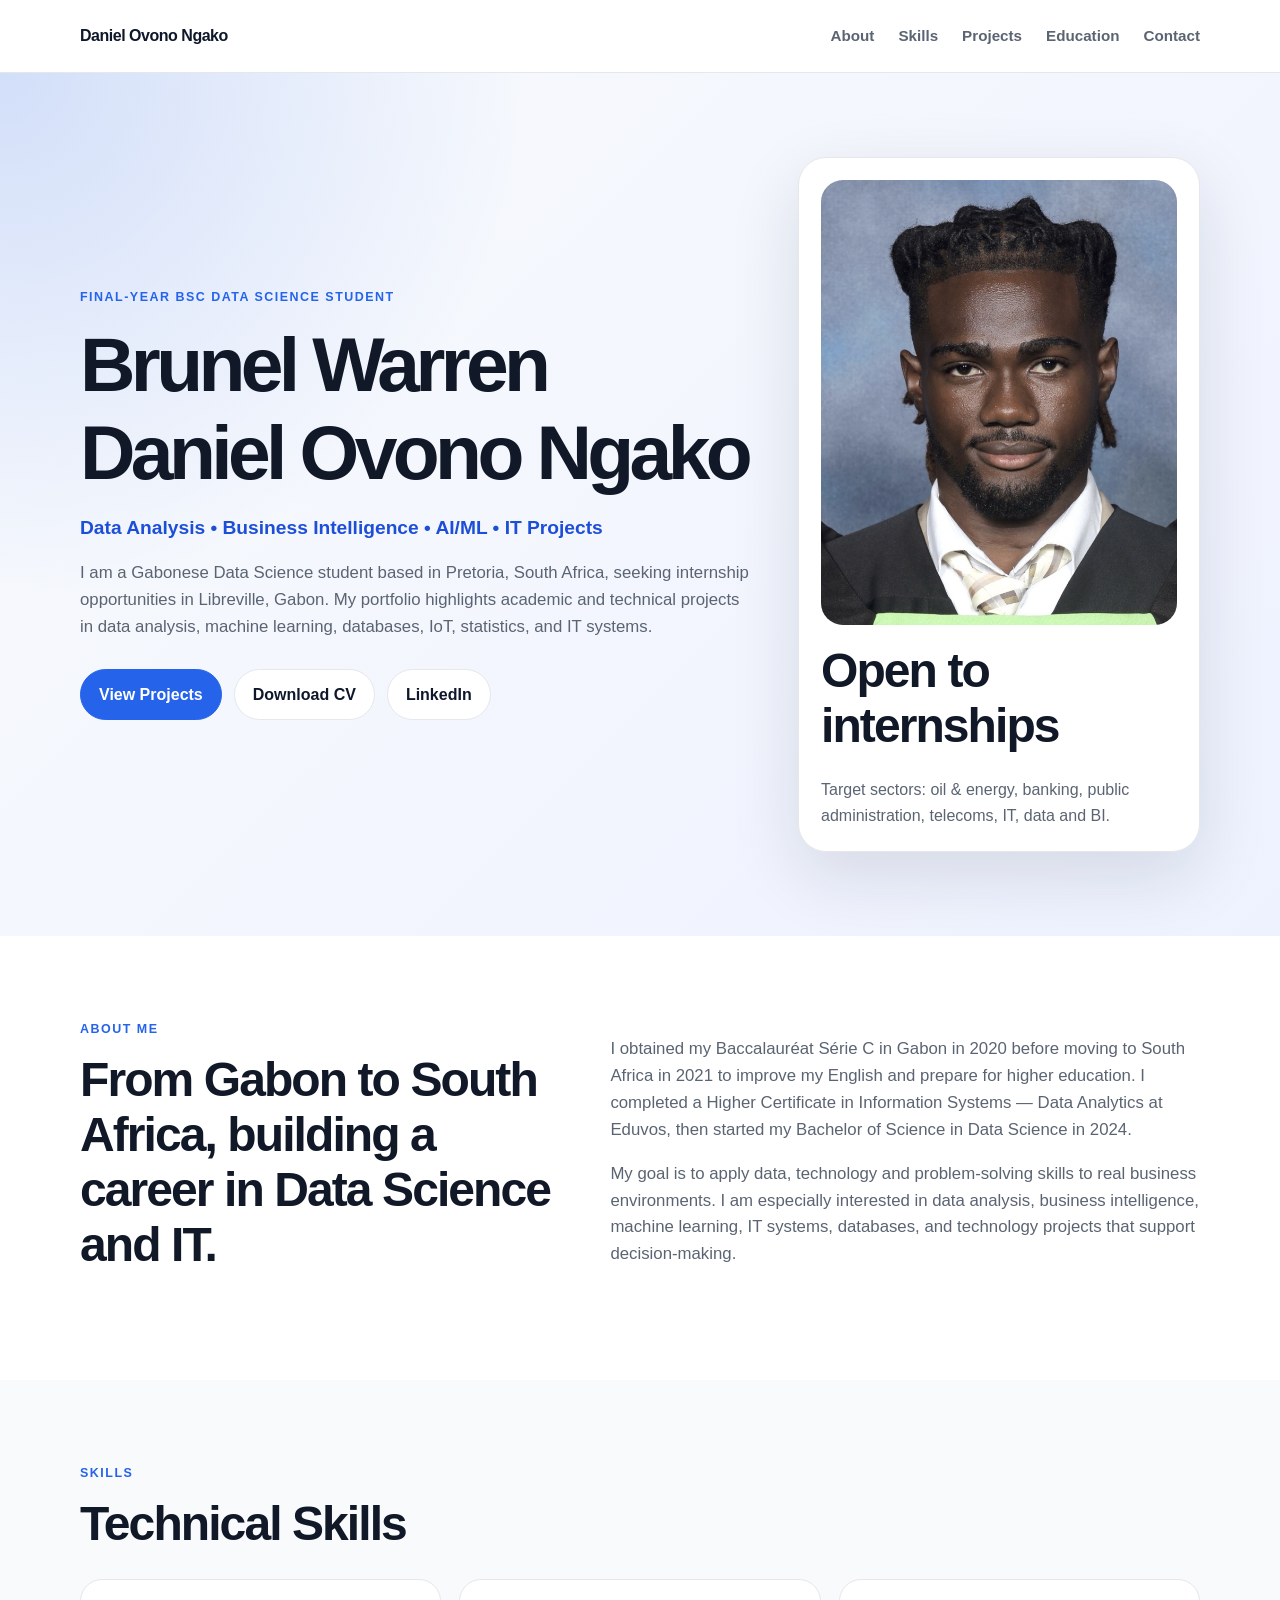
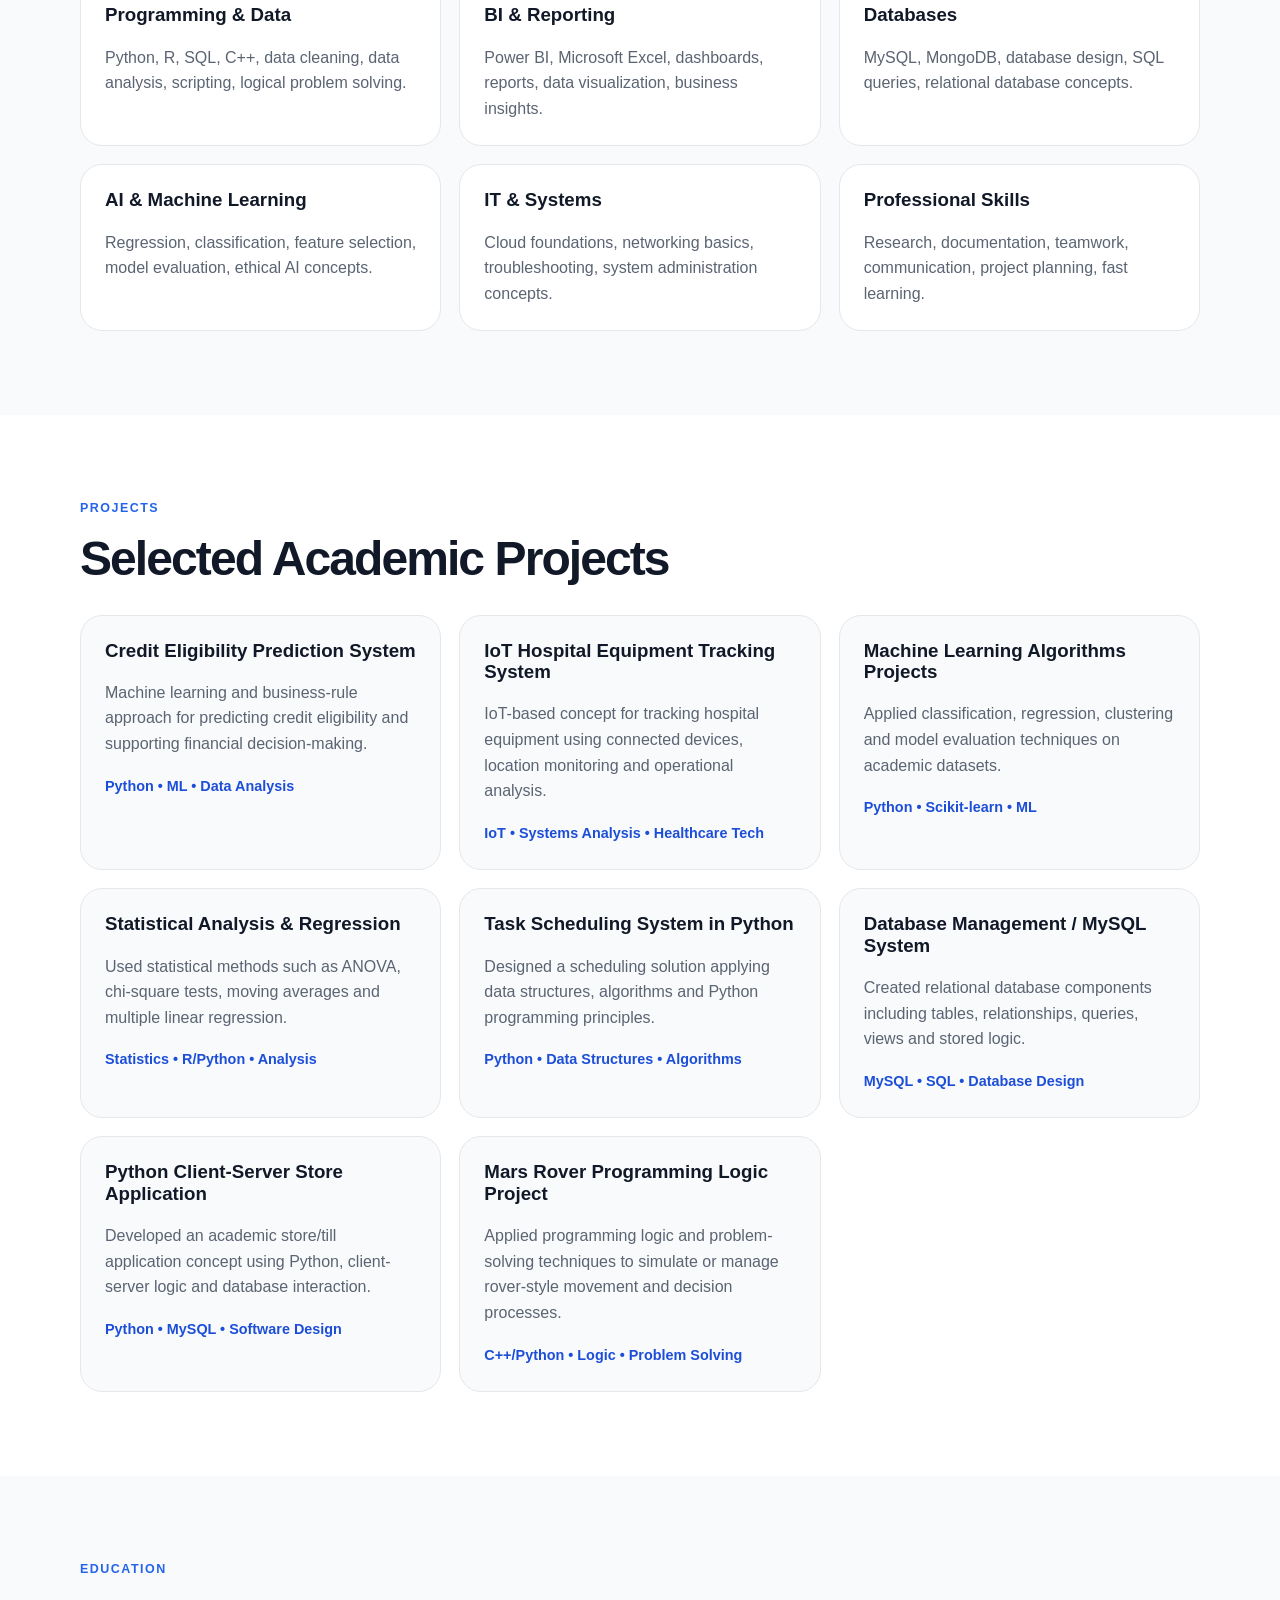
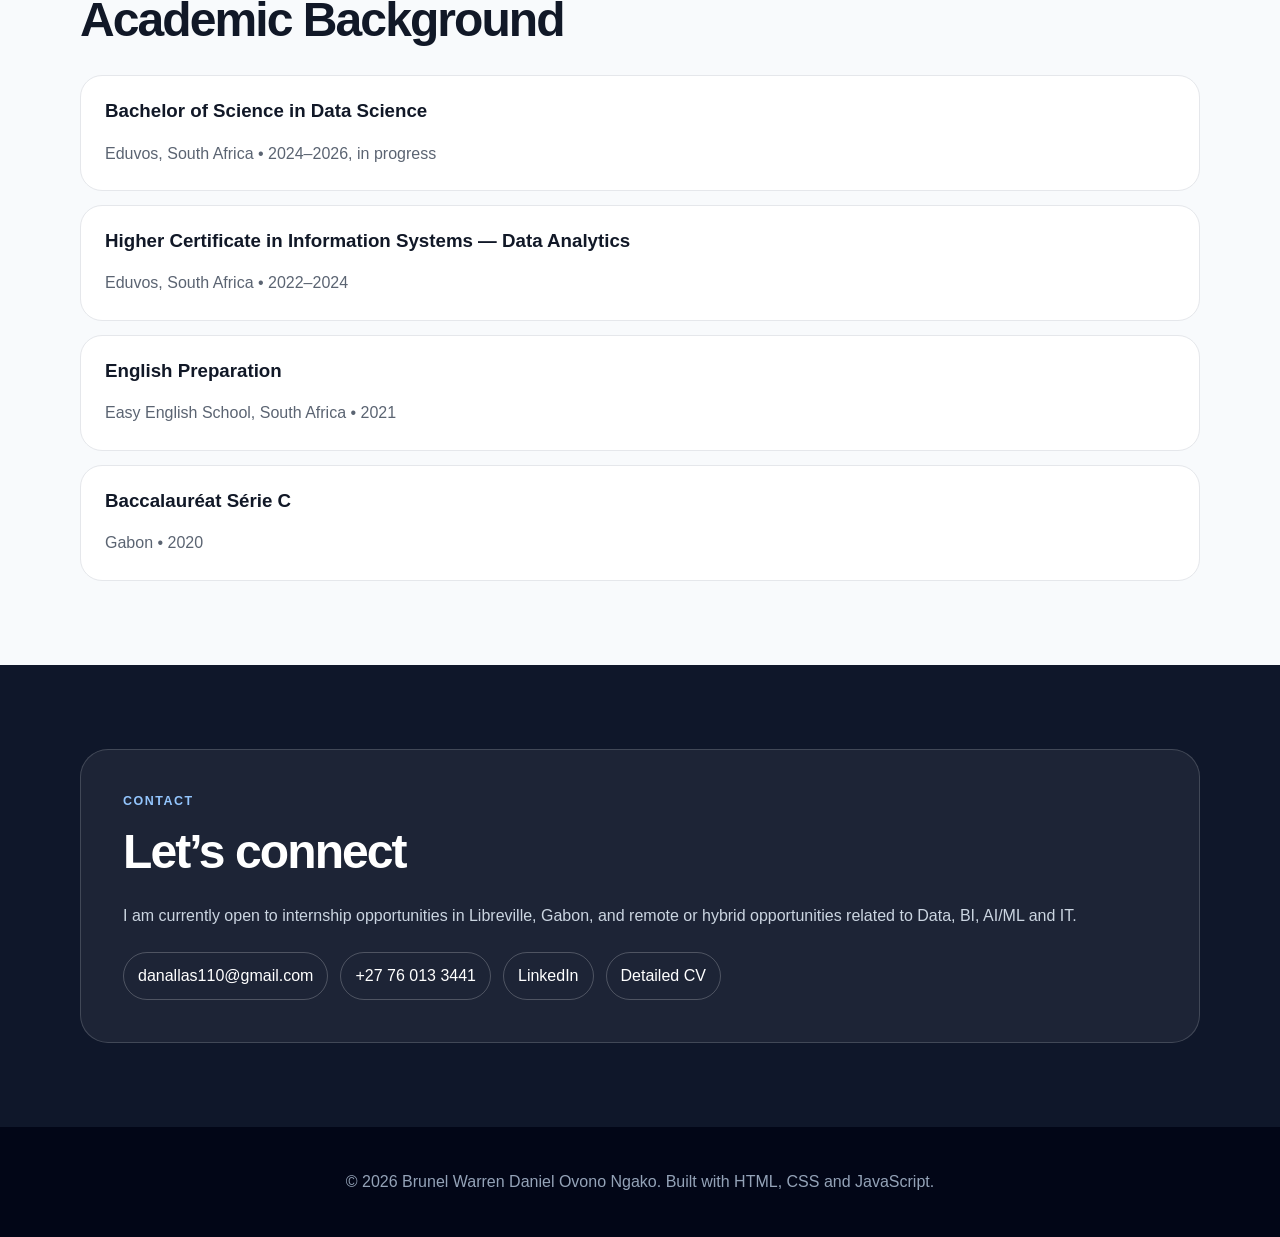
==== index.html @ cb39de2c "Fix portfolio file structure" ====
<!DOCTYPE html>
<html lang="en">
<head>
  <meta charset="UTF-8" />
  <meta name="viewport" content="width=device-width, initial-scale=1.0" />
  <meta name="description" content="Digital portfolio of Brunel Warren Daniel Ovono Ngako, Data Science student specializing in Data Analysis, BI, AI/ML and IT projects." />
  <title>Brunel Warren Daniel Ovono Ngako | Data Science Portfolio</title>
  <link rel="stylesheet" href="style.css" />
</head>
<body>
  <header class="site-header">
    <nav class="nav container">
      <a class="logo" href="#home">Daniel Ovono Ngako</a>
      <button class="nav-toggle" aria-label="Open navigation">☰</button>
      <div class="nav-links">
        <a href="#about">About</a>
        <a href="#skills">Skills</a>
        <a href="#projects">Projects</a>
        <a href="#education">Education</a>
        <a href="#contact">Contact</a>
      </div>
    </nav>
  </header>

  <main>
    <section id="home" class="hero section">
      <div class="container hero-grid">
        <div class="hero-content">
          <p class="eyebrow">Final-year BSc Data Science Student</p>
          <h1>Brunel Warren Daniel Ovono Ngako</h1>
          <p class="subtitle">Data Analysis • Business Intelligence • AI/ML • IT Projects</p>
          <p class="hero-text">
            I am a Gabonese Data Science student based in Pretoria, South Africa, seeking internship opportunities in Libreville, Gabon. My portfolio highlights academic and technical projects in data analysis, machine learning, databases, IoT, statistics, and IT systems.
          </p>
          <div class="hero-actions">
            <a class="btn primary" href="#projects">View Projects</a>
            <a class="btn" href="assets/CV_Brunel_Ovono_Ngako_1_page.pdf" target="_blank">Download CV</a>
            <a class="btn" href="https://www.linkedin.com/in/bwdovonongako" target="_blank">LinkedIn</a>
          </div>
        </div>
        <div class="profile-card">
          <img src="assets/profile.jpg" alt="Portrait of Brunel Warren Daniel Ovono Ngako" />
          <div>
            <h2>Open to internships</h2>
            <p>Target sectors: oil & energy, banking, public administration, telecoms, IT, data and BI.</p>
          </div>
        </div>
      </div>
    </section>

    <section id="about" class="section alt">
      <div class="container two-column">
        <div>
          <p class="eyebrow">About Me</p>
          <h2>From Gabon to South Africa, building a career in Data Science and IT.</h2>
        </div>
        <div class="text-block">
          <p>
            I obtained my Baccalauréat Série C in Gabon in 2020 before moving to South Africa in 2021 to improve my English and prepare for higher education. I completed a Higher Certificate in Information Systems — Data Analytics at Eduvos, then started my Bachelor of Science in Data Science in 2024.
          </p>
          <p>
            My goal is to apply data, technology and problem-solving skills to real business environments. I am especially interested in data analysis, business intelligence, machine learning, IT systems, databases, and technology projects that support decision-making.
          </p>
        </div>
      </div>
    </section>

    <section id="skills" class="section">
      <div class="container">
        <p class="eyebrow">Skills</p>
        <h2>Technical Skills</h2>
        <div class="skills-grid">
          <div class="skill-card">
            <h3>Programming & Data</h3>
            <p>Python, R, SQL, C++, data cleaning, data analysis, scripting, logical problem solving.</p>
          </div>
          <div class="skill-card">
            <h3>BI & Reporting</h3>
            <p>Power BI, Microsoft Excel, dashboards, reports, data visualization, business insights.</p>
          </div>
          <div class="skill-card">
            <h3>Databases</h3>
            <p>MySQL, MongoDB, database design, SQL queries, relational database concepts.</p>
          </div>
          <div class="skill-card">
            <h3>AI & Machine Learning</h3>
            <p>Regression, classification, feature selection, model evaluation, ethical AI concepts.</p>
          </div>
          <div class="skill-card">
            <h3>IT & Systems</h3>
            <p>Cloud foundations, networking basics, troubleshooting, system administration concepts.</p>
          </div>
          <div class="skill-card">
            <h3>Professional Skills</h3>
            <p>Research, documentation, teamwork, communication, project planning, fast learning.</p>
          </div>
        </div>
      </div>
    </section>

    <section id="projects" class="section alt">
      <div class="container">
        <p class="eyebrow">Projects</p>
        <h2>Selected Academic Projects</h2>
        <div class="projects-grid">
          <article class="project-card">
            <h3>Credit Eligibility Prediction System</h3>
            <p>Machine learning and business-rule approach for predicting credit eligibility and supporting financial decision-making.</p>
            <span>Python • ML • Data Analysis</span>
          </article>
          <article class="project-card">
            <h3>IoT Hospital Equipment Tracking System</h3>
            <p>IoT-based concept for tracking hospital equipment using connected devices, location monitoring and operational analysis.</p>
            <span>IoT • Systems Analysis • Healthcare Tech</span>
          </article>
          <article class="project-card">
            <h3>Machine Learning Algorithms Projects</h3>
            <p>Applied classification, regression, clustering and model evaluation techniques on academic datasets.</p>
            <span>Python • Scikit-learn • ML</span>
          </article>
          <article class="project-card">
            <h3>Statistical Analysis & Regression</h3>
            <p>Used statistical methods such as ANOVA, chi-square tests, moving averages and multiple linear regression.</p>
            <span>Statistics • R/Python • Analysis</span>
          </article>
          <article class="project-card">
            <h3>Task Scheduling System in Python</h3>
            <p>Designed a scheduling solution applying data structures, algorithms and Python programming principles.</p>
            <span>Python • Data Structures • Algorithms</span>
          </article>
          <article class="project-card">
            <h3>Database Management / MySQL System</h3>
            <p>Created relational database components including tables, relationships, queries, views and stored logic.</p>
            <span>MySQL • SQL • Database Design</span>
          </article>
          <article class="project-card">
            <h3>Python Client-Server Store Application</h3>
            <p>Developed an academic store/till application concept using Python, client-server logic and database interaction.</p>
            <span>Python • MySQL • Software Design</span>
          </article>
          <article class="project-card">
            <h3>Mars Rover Programming Logic Project</h3>
            <p>Applied programming logic and problem-solving techniques to simulate or manage rover-style movement and decision processes.</p>
            <span>C++/Python • Logic • Problem Solving</span>
          </article>
        </div>
      </div>
    </section>

    <section id="education" class="section">
      <div class="container">
        <p class="eyebrow">Education</p>
        <h2>Academic Background</h2>
        <div class="timeline">
          <div class="timeline-item">
            <h3>Bachelor of Science in Data Science</h3>
            <p>Eduvos, South Africa • 2024–2026, in progress</p>
          </div>
          <div class="timeline-item">
            <h3>Higher Certificate in Information Systems — Data Analytics</h3>
            <p>Eduvos, South Africa • 2022–2024</p>
          </div>
          <div class="timeline-item">
            <h3>English Preparation</h3>
            <p>Easy English School, South Africa • 2021</p>
          </div>
          <div class="timeline-item">
            <h3>Baccalauréat Série C</h3>
            <p>Gabon • 2020</p>
          </div>
        </div>
      </div>
    </section>

    <section id="contact" class="section contact-section">
      <div class="container contact-card">
        <p class="eyebrow">Contact</p>
        <h2>Let’s connect</h2>
        <p>I am currently open to internship opportunities in Libreville, Gabon, and remote or hybrid opportunities related to Data, BI, AI/ML and IT.</p>
        <div class="contact-links">
          <a href="mailto:danallas110@gmail.com">danallas110@gmail.com</a>
          <a href="tel:+27760133441">+27 76 013 3441</a>
          <a href="https://www.linkedin.com/in/bwdovonongako" target="_blank">LinkedIn</a>
          <a href="assets/CV_Brunel_Ovono_Ngako_2_pages_avec_photo.pdf" target="_blank">Detailed CV</a>
        </div>
      </div>
    </section>
  </main>

  <footer class="footer">
    <p>© <span id="year"></span> Brunel Warren Daniel Ovono Ngako. Built with HTML, CSS and JavaScript.</p>
  </footer>

  <script src="script.js"></script>
</body>
</html>
---- style.css ----
:root {
  --bg: #0f172a;
  --bg-soft: #111827;
  --card: #ffffff;
  --text: #111827;
  --muted: #5b6472;
  --line: #e5e7eb;
  --accent: #2563eb;
  --accent-dark: #1d4ed8;
  --light: #f8fafc;
  --soft-blue: #eff6ff;
}

* { box-sizing: border-box; }
html { scroll-behavior: smooth; }
body {
  margin: 0;
  font-family: Arial, Helvetica, sans-serif;
  color: var(--text);
  background: var(--light);
  line-height: 1.6;
}

.container {
  width: min(1120px, calc(100% - 40px));
  margin: 0 auto;
}

.site-header {
  position: sticky;
  top: 0;
  z-index: 100;
  background: rgba(255,255,255,0.94);
  border-bottom: 1px solid var(--line);
  backdrop-filter: blur(10px);
}

.nav {
  height: 72px;
  display: flex;
  align-items: center;
  justify-content: space-between;
}
.logo {
  font-weight: 800;
  color: var(--bg);
  text-decoration: none;
  letter-spacing: -0.03em;
}
.nav-links { display: flex; gap: 24px; }
.nav-links a {
  color: var(--muted);
  text-decoration: none;
  font-weight: 600;
  font-size: 0.95rem;
}
.nav-links a:hover { color: var(--accent); }
.nav-toggle { display: none; }

.section { padding: 84px 0; }
.alt { background: #ffffff; }
.hero {
  min-height: calc(100vh - 72px);
  display: flex;
  align-items: center;
  background:
    radial-gradient(circle at top left, rgba(37,99,235,0.18), transparent 34%),
    linear-gradient(135deg, #f8fafc 0%, #eef2ff 100%);
}
.hero-grid {
  display: grid;
  grid-template-columns: 1.25fr 0.75fr;
  gap: 48px;
  align-items: center;
}
.eyebrow {
  margin: 0 0 12px;
  color: var(--accent);
  font-weight: 800;
  text-transform: uppercase;
  letter-spacing: 0.12em;
  font-size: 0.78rem;
}
h1, h2, h3 { line-height: 1.15; }
h1 {
  font-size: clamp(2.6rem, 6vw, 5rem);
  margin: 0;
  letter-spacing: -0.06em;
}
h2 {
  font-size: clamp(2rem, 4vw, 3rem);
  margin: 0 0 24px;
  letter-spacing: -0.04em;
}
h3 { margin-top: 0; }
.subtitle {
  font-size: 1.2rem;
  color: var(--accent-dark);
  font-weight: 700;
  margin: 16px 0;
}
.hero-text { max-width: 720px; color: var(--muted); font-size: 1.05rem; }
.hero-actions { display: flex; flex-wrap: wrap; gap: 12px; margin-top: 28px; }
.btn {
  display: inline-flex;
  align-items: center;
  justify-content: center;
  padding: 12px 18px;
  border: 1px solid var(--line);
  border-radius: 999px;
  color: var(--bg);
  text-decoration: none;
  font-weight: 700;
  background: #fff;
}
.btn.primary {
  background: var(--accent);
  border-color: var(--accent);
  color: #fff;
}
.btn:hover { transform: translateY(-1px); }
.profile-card {
  background: #fff;
  border: 1px solid var(--line);
  border-radius: 28px;
  padding: 22px;
  box-shadow: 0 24px 70px rgba(15, 23, 42, 0.12);
}
.profile-card img {
  width: 100%;
  aspect-ratio: 4 / 5;
  object-fit: cover;
  object-position: 50% 20%;
  border-radius: 22px;
  display: block;
  margin-bottom: 18px;
}
.profile-card p { color: var(--muted); margin-bottom: 0; }
.two-column {
  display: grid;
  grid-template-columns: 0.9fr 1.1fr;
  gap: 48px;
}
.text-block p { color: var(--muted); font-size: 1.05rem; }
.skills-grid, .projects-grid {
  display: grid;
  grid-template-columns: repeat(3, 1fr);
  gap: 18px;
  margin-top: 28px;
}
.skill-card, .project-card, .timeline-item {
  background: #fff;
  border: 1px solid var(--line);
  border-radius: 22px;
  padding: 24px;
}
.alt .skill-card, .alt .project-card { background: var(--light); }
.skill-card p, .project-card p, .timeline-item p { color: var(--muted); margin-bottom: 0; }
.project-card span {
  display: inline-block;
  margin-top: 18px;
  color: var(--accent-dark);
  font-weight: 800;
  font-size: 0.9rem;
}
.timeline { display: grid; gap: 14px; margin-top: 28px; }
.contact-section { background: var(--bg); color: #fff; }
.contact-section .eyebrow { color: #93c5fd; }
.contact-card {
  background: rgba(255,255,255,0.06);
  border: 1px solid rgba(255,255,255,0.16);
  border-radius: 28px;
  padding: 42px;
}
.contact-card p { color: #cbd5e1; }
.contact-links { display: flex; flex-wrap: wrap; gap: 12px; margin-top: 24px; }
.contact-links a {
  color: #fff;
  text-decoration: none;
  border: 1px solid rgba(255,255,255,0.22);
  border-radius: 999px;
  padding: 10px 14px;
}
.footer {
  text-align: center;
  padding: 26px;
  background: #020617;
  color: #94a3b8;
}

@media (max-width: 860px) {
  .hero-grid, .two-column, .skills-grid, .projects-grid { grid-template-columns: 1fr; }
  .nav-toggle {
    display: inline-flex;
    border: 1px solid var(--line);
    background: #fff;
    border-radius: 10px;
    padding: 8px 10px;
    font-size: 1.2rem;
  }
  .nav-links {
    display: none;
    position: absolute;
    top: 72px;
    left: 0;
    right: 0;
    background: #fff;
    border-bottom: 1px solid var(--line);
    padding: 18px 20px;
    flex-direction: column;
  }
  .nav-links.open { display: flex; }
  .section { padding: 64px 0; }
  .contact-card { padding: 28px; }
}
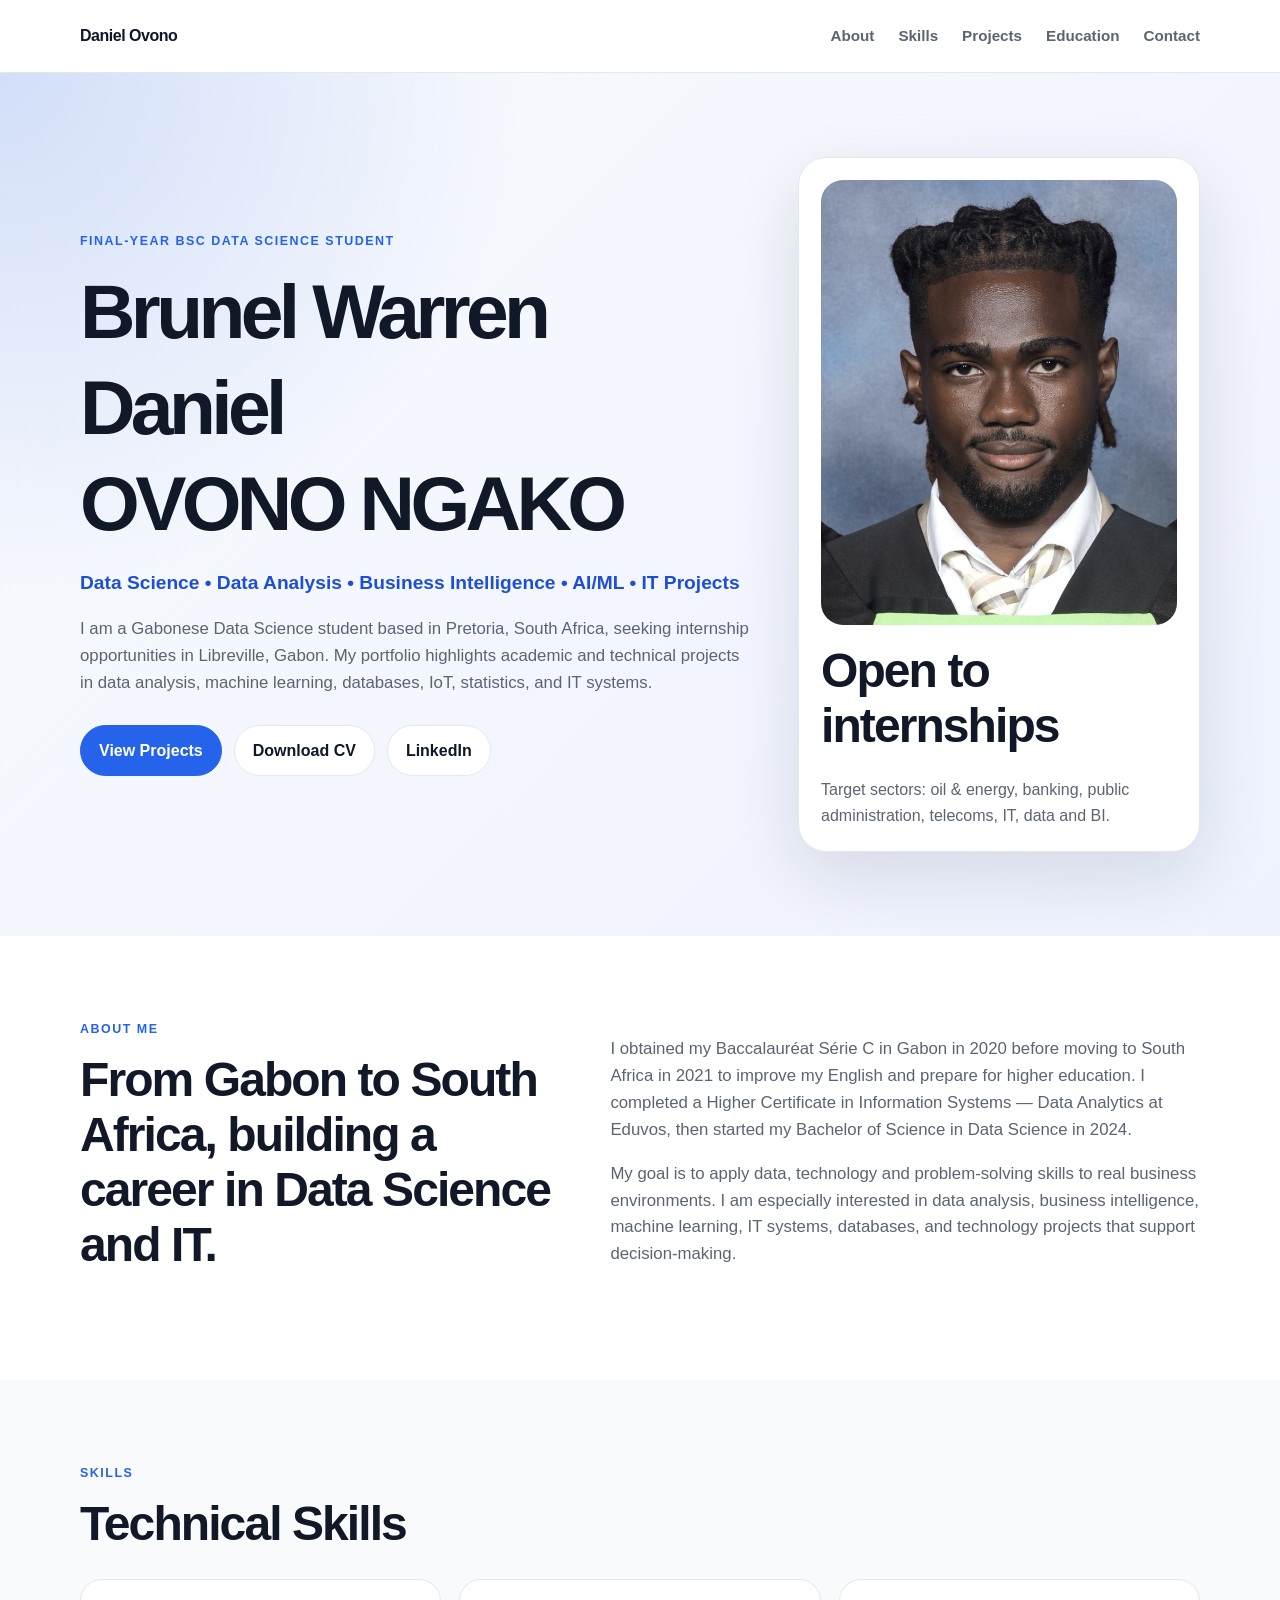
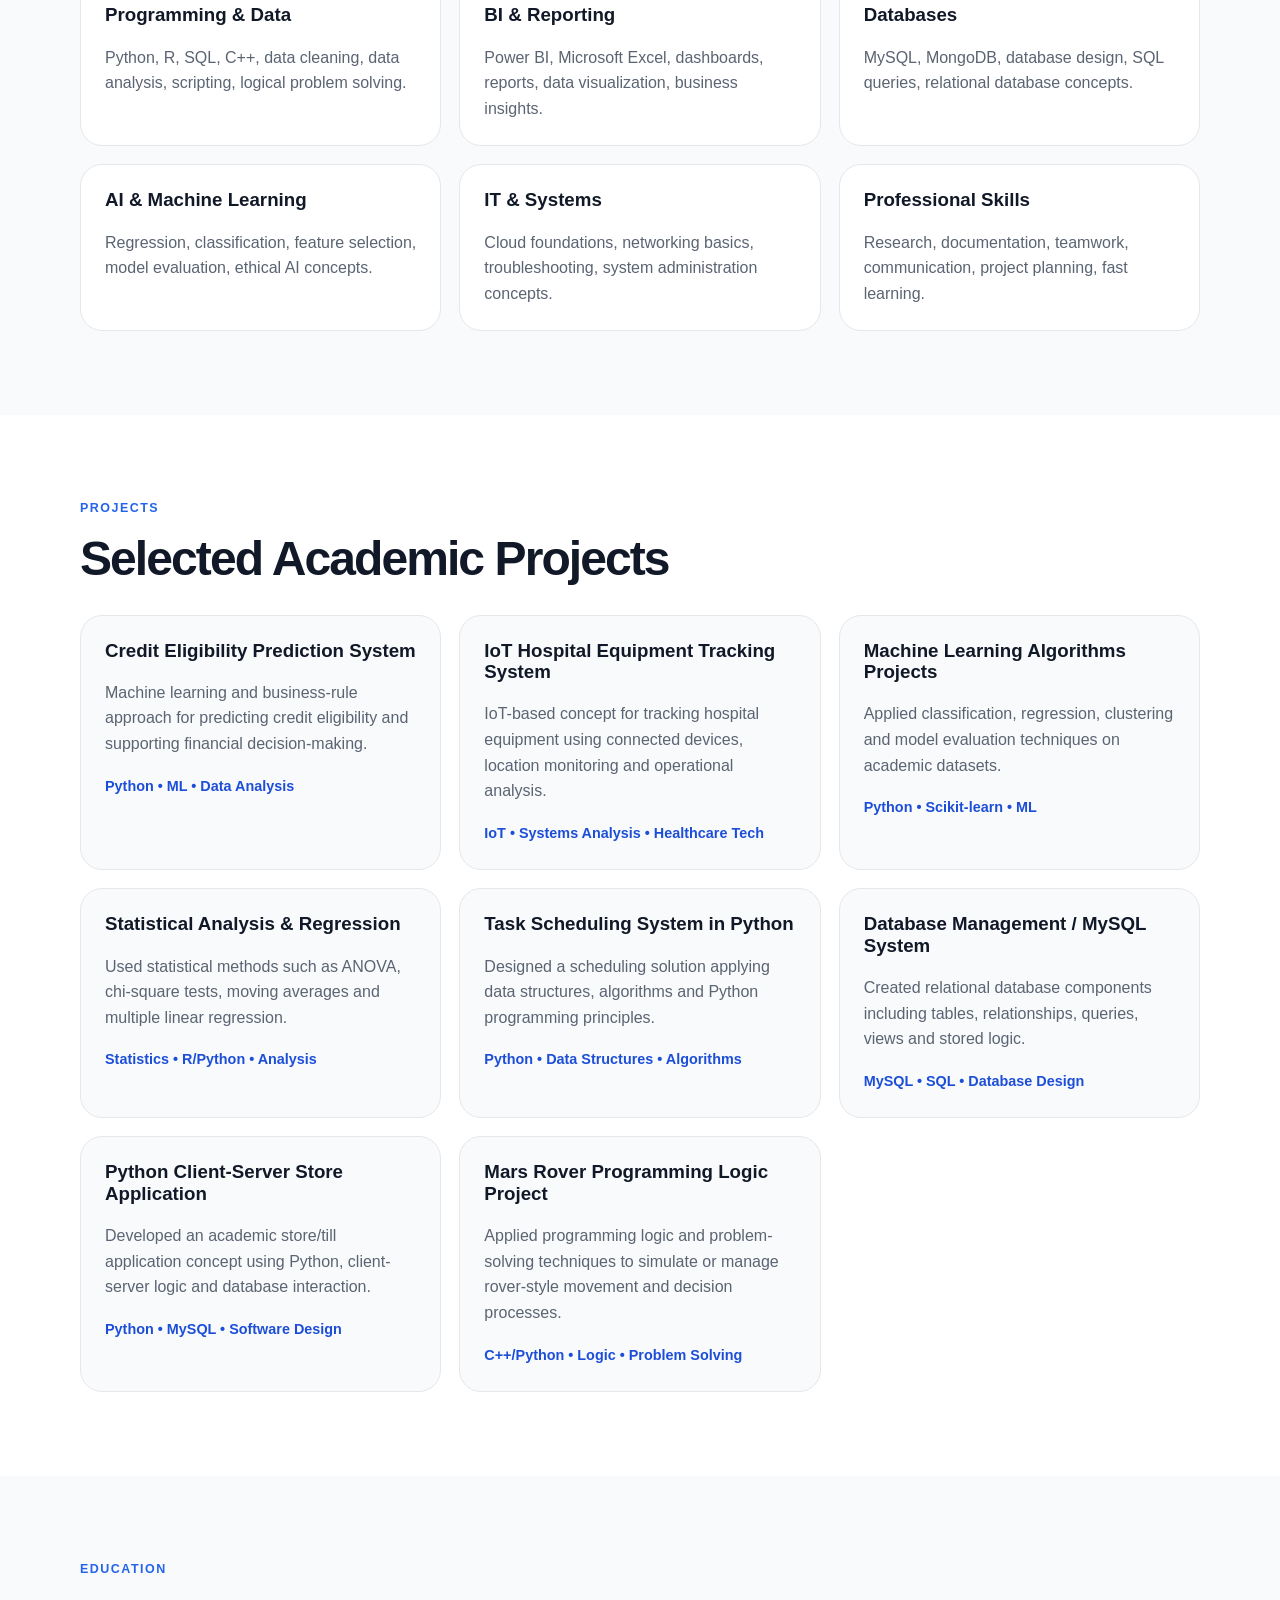
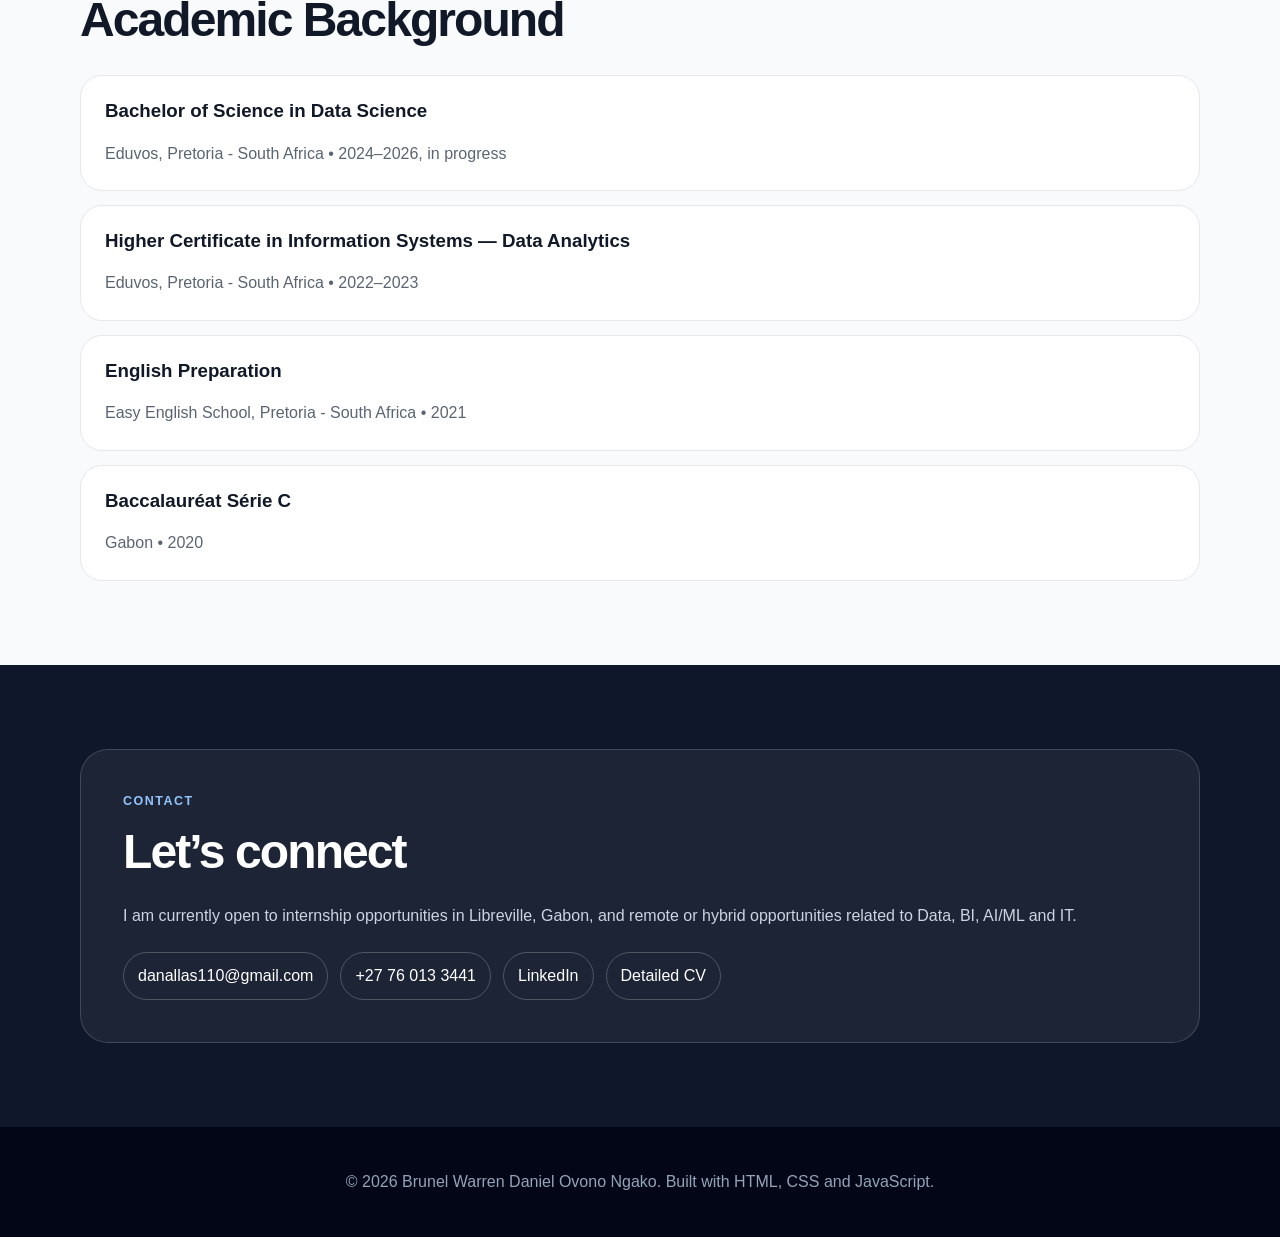
==== commit abb08cb9: "Update homepage title" ====
--- a/index.html
+++ b/index.html
@@ -10,7 +10,7 @@
 <body>
   <header class="site-header">
     <nav class="nav container">
-      <a class="logo" href="#home">Daniel Ovono Ngako</a>
+      <a class="logo" href="#home">Daniel Ovono</a>
       <button class="nav-toggle" aria-label="Open navigation">☰</button>
       <div class="nav-links">
         <a href="#about">About</a>
@@ -27,8 +27,8 @@
       <div class="container hero-grid">
         <div class="hero-content">
           <p class="eyebrow">Final-year BSc Data Science Student</p>
-          <h1>Brunel Warren Daniel Ovono Ngako</h1>
-          <p class="subtitle">Data Analysis • Business Intelligence • AI/ML • IT Projects</p>
+          <h1>Brunel Warren Daniel<br>OVONO NGAKO</h1>
+          <p class="subtitle">Data Science • Data Analysis • Business Intelligence • AI/ML • IT Projects</p>
           <p class="hero-text">
             I am a Gabonese Data Science student based in Pretoria, South Africa, seeking internship opportunities in Libreville, Gabon. My portfolio highlights academic and technical projects in data analysis, machine learning, databases, IoT, statistics, and IT systems.
           </p>
@@ -154,15 +154,15 @@
         <div class="timeline">
           <div class="timeline-item">
             <h3>Bachelor of Science in Data Science</h3>
-            <p>Eduvos, South Africa • 2024–2026, in progress</p>
+            <p>Eduvos, Pretoria - South Africa • 2024–2026, in progress</p>
           </div>
           <div class="timeline-item">
             <h3>Higher Certificate in Information Systems — Data Analytics</h3>
-            <p>Eduvos, South Africa • 2022–2024</p>
+            <p>Eduvos, Pretoria - South Africa • 2022–2023</p>
           </div>
           <div class="timeline-item">
             <h3>English Preparation</h3>
-            <p>Easy English School, South Africa • 2021</p>
+            <p>Easy English School, Pretoria - South Africa • 2021</p>
           </div>
           <div class="timeline-item">
             <h3>Baccalauréat Série C</h3>
--- a/style.css
+++ b/style.css
@@ -86,6 +86,7 @@
   font-size: clamp(2.6rem, 6vw, 5rem);
   margin: 0;
   letter-spacing: -0.06em;
+  line-height: 1.25;
 }
 h2 {
   font-size: clamp(2rem, 4vw, 3rem);
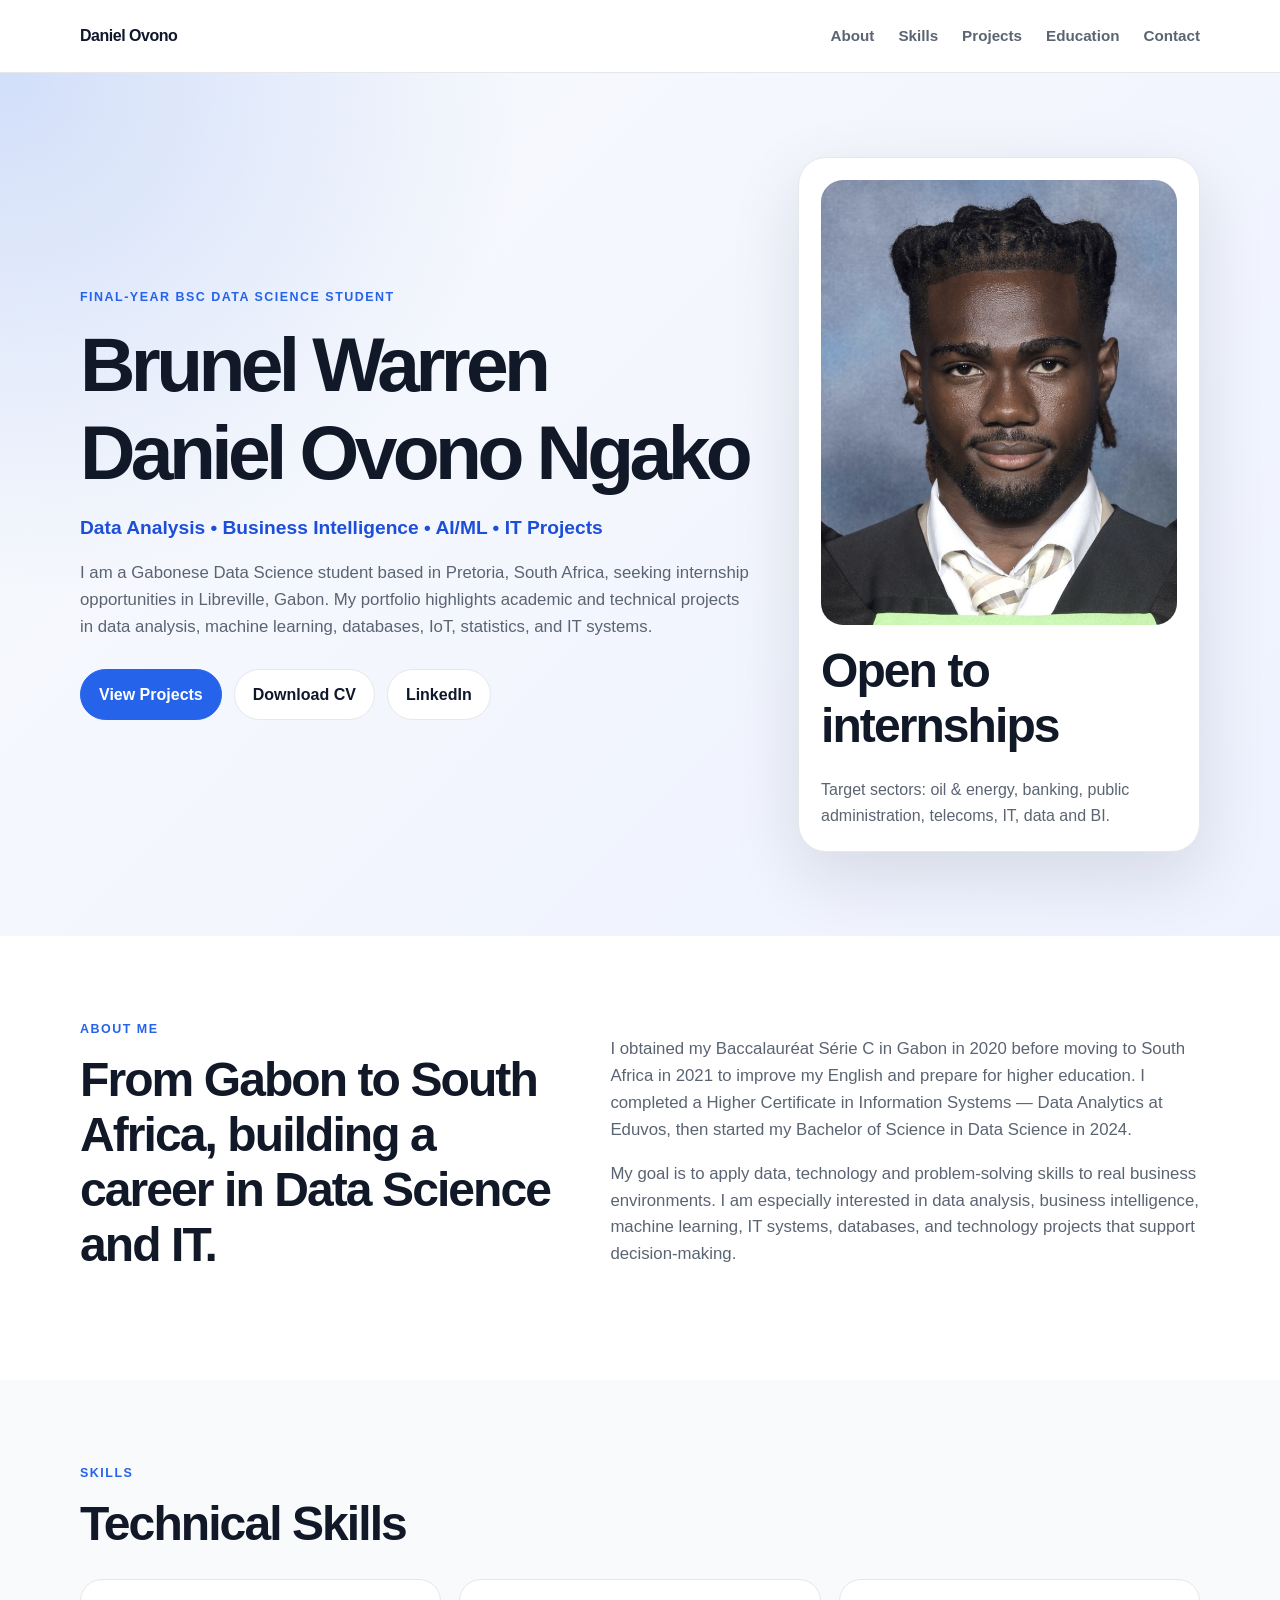
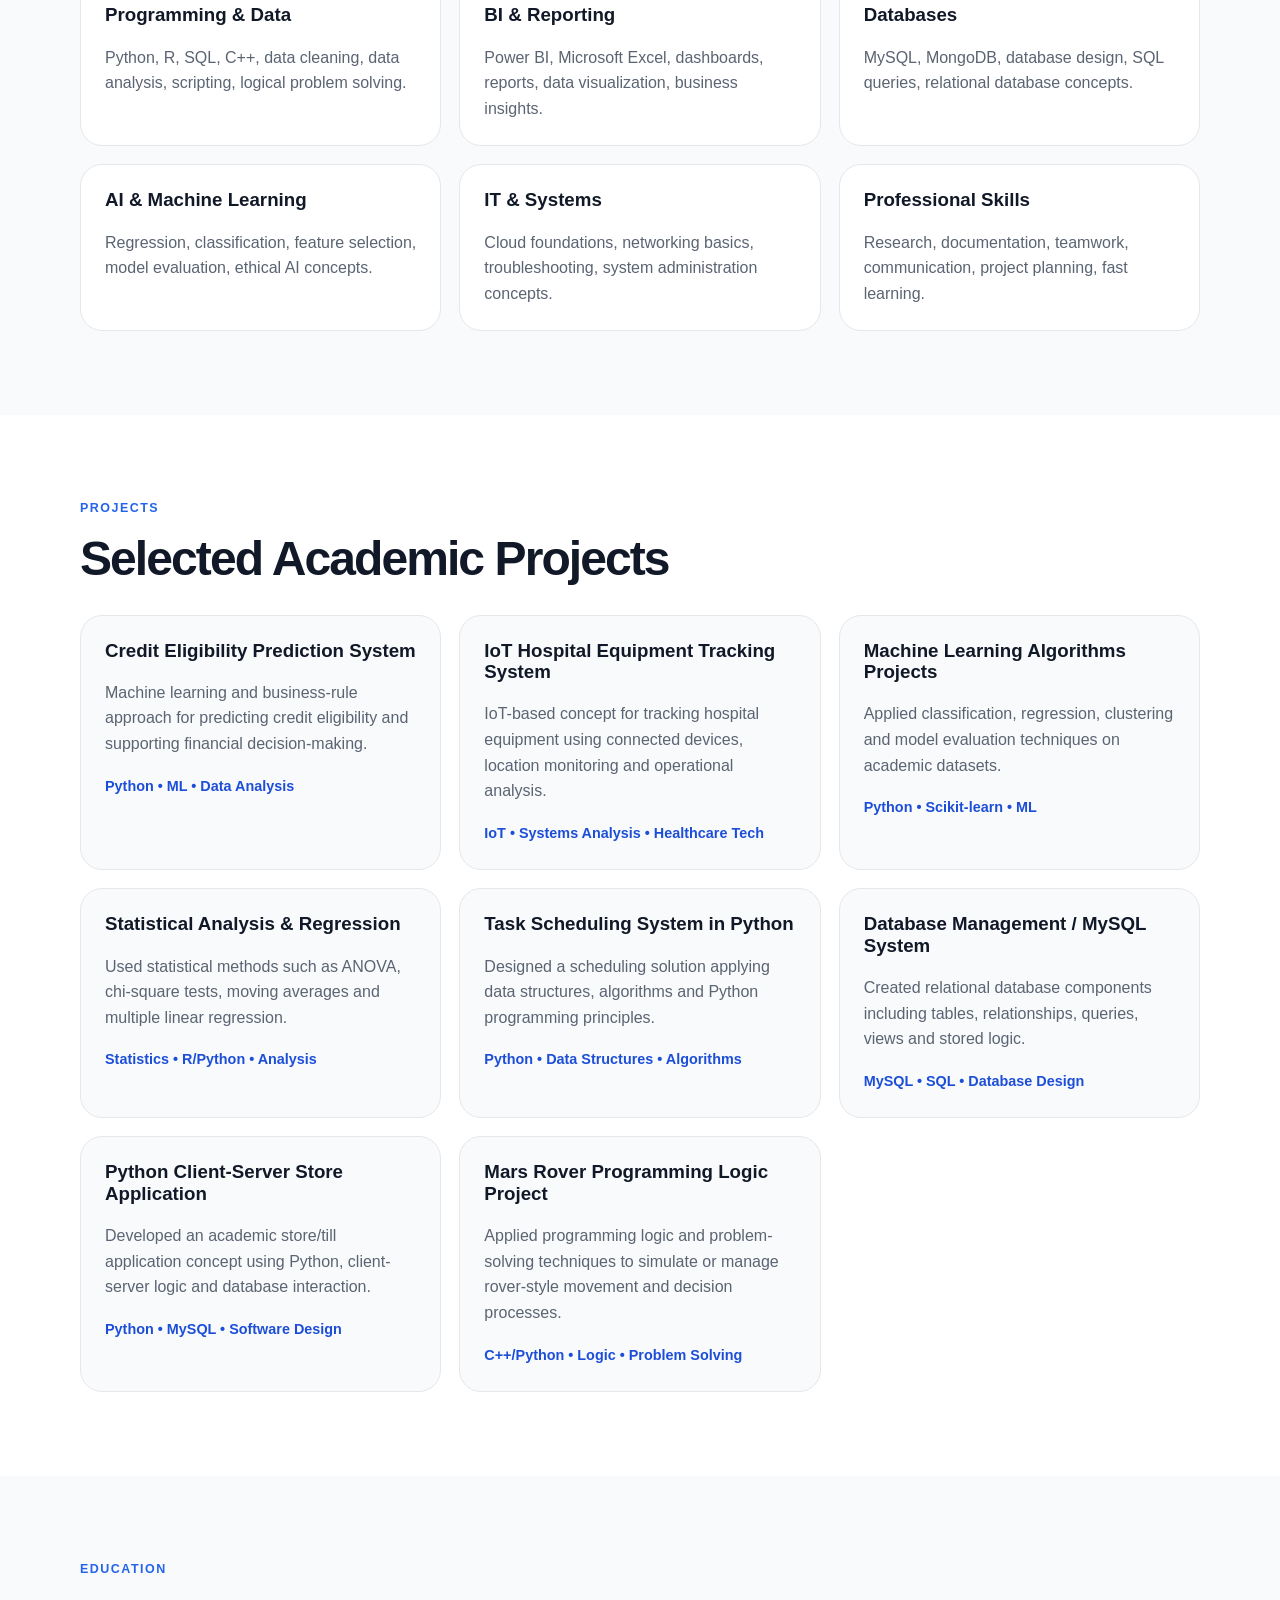
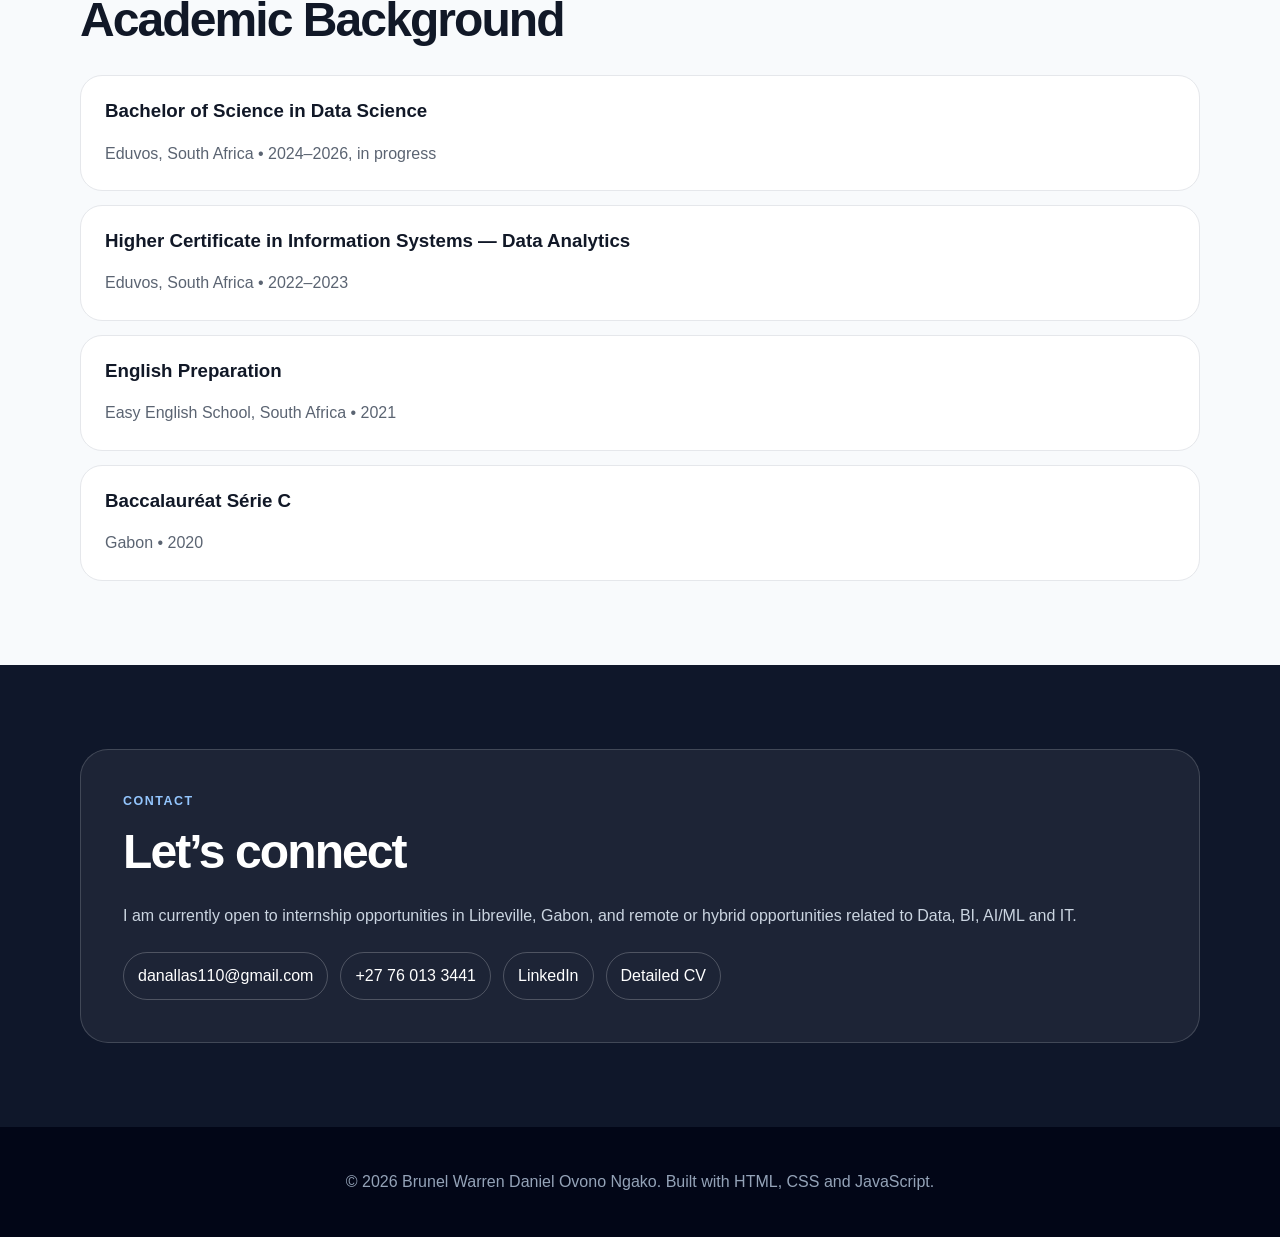
==== commit 44651f66: "Undo Homepage update" ====
--- a/index.html
+++ b/index.html
@@ -27,8 +27,8 @@
       <div class="container hero-grid">
         <div class="hero-content">
           <p class="eyebrow">Final-year BSc Data Science Student</p>
-          <h1>Brunel Warren Daniel<br>OVONO NGAKO</h1>
-          <p class="subtitle">Data Science • Data Analysis • Business Intelligence • AI/ML • IT Projects</p>
+          <h1>Brunel Warren Daniel Ovono Ngako</h1>
+          <p class="subtitle">Data Analysis • Business Intelligence • AI/ML • IT Projects</p>
           <p class="hero-text">
             I am a Gabonese Data Science student based in Pretoria, South Africa, seeking internship opportunities in Libreville, Gabon. My portfolio highlights academic and technical projects in data analysis, machine learning, databases, IoT, statistics, and IT systems.
           </p>
@@ -154,15 +154,15 @@
         <div class="timeline">
           <div class="timeline-item">
             <h3>Bachelor of Science in Data Science</h3>
-            <p>Eduvos, Pretoria - South Africa • 2024–2026, in progress</p>
+            <p>Eduvos, South Africa • 2024–2026, in progress</p>
           </div>
           <div class="timeline-item">
             <h3>Higher Certificate in Information Systems — Data Analytics</h3>
-            <p>Eduvos, Pretoria - South Africa • 2022–2023</p>
+            <p>Eduvos, South Africa • 2022–2023</p>
           </div>
           <div class="timeline-item">
             <h3>English Preparation</h3>
-            <p>Easy English School, Pretoria - South Africa • 2021</p>
+            <p>Easy English School, South Africa • 2021</p>
           </div>
           <div class="timeline-item">
             <h3>Baccalauréat Série C</h3>
--- a/style.css
+++ b/style.css
@@ -86,7 +86,6 @@
   font-size: clamp(2.6rem, 6vw, 5rem);
   margin: 0;
   letter-spacing: -0.06em;
-  line-height: 1.25;
 }
 h2 {
   font-size: clamp(2rem, 4vw, 3rem);
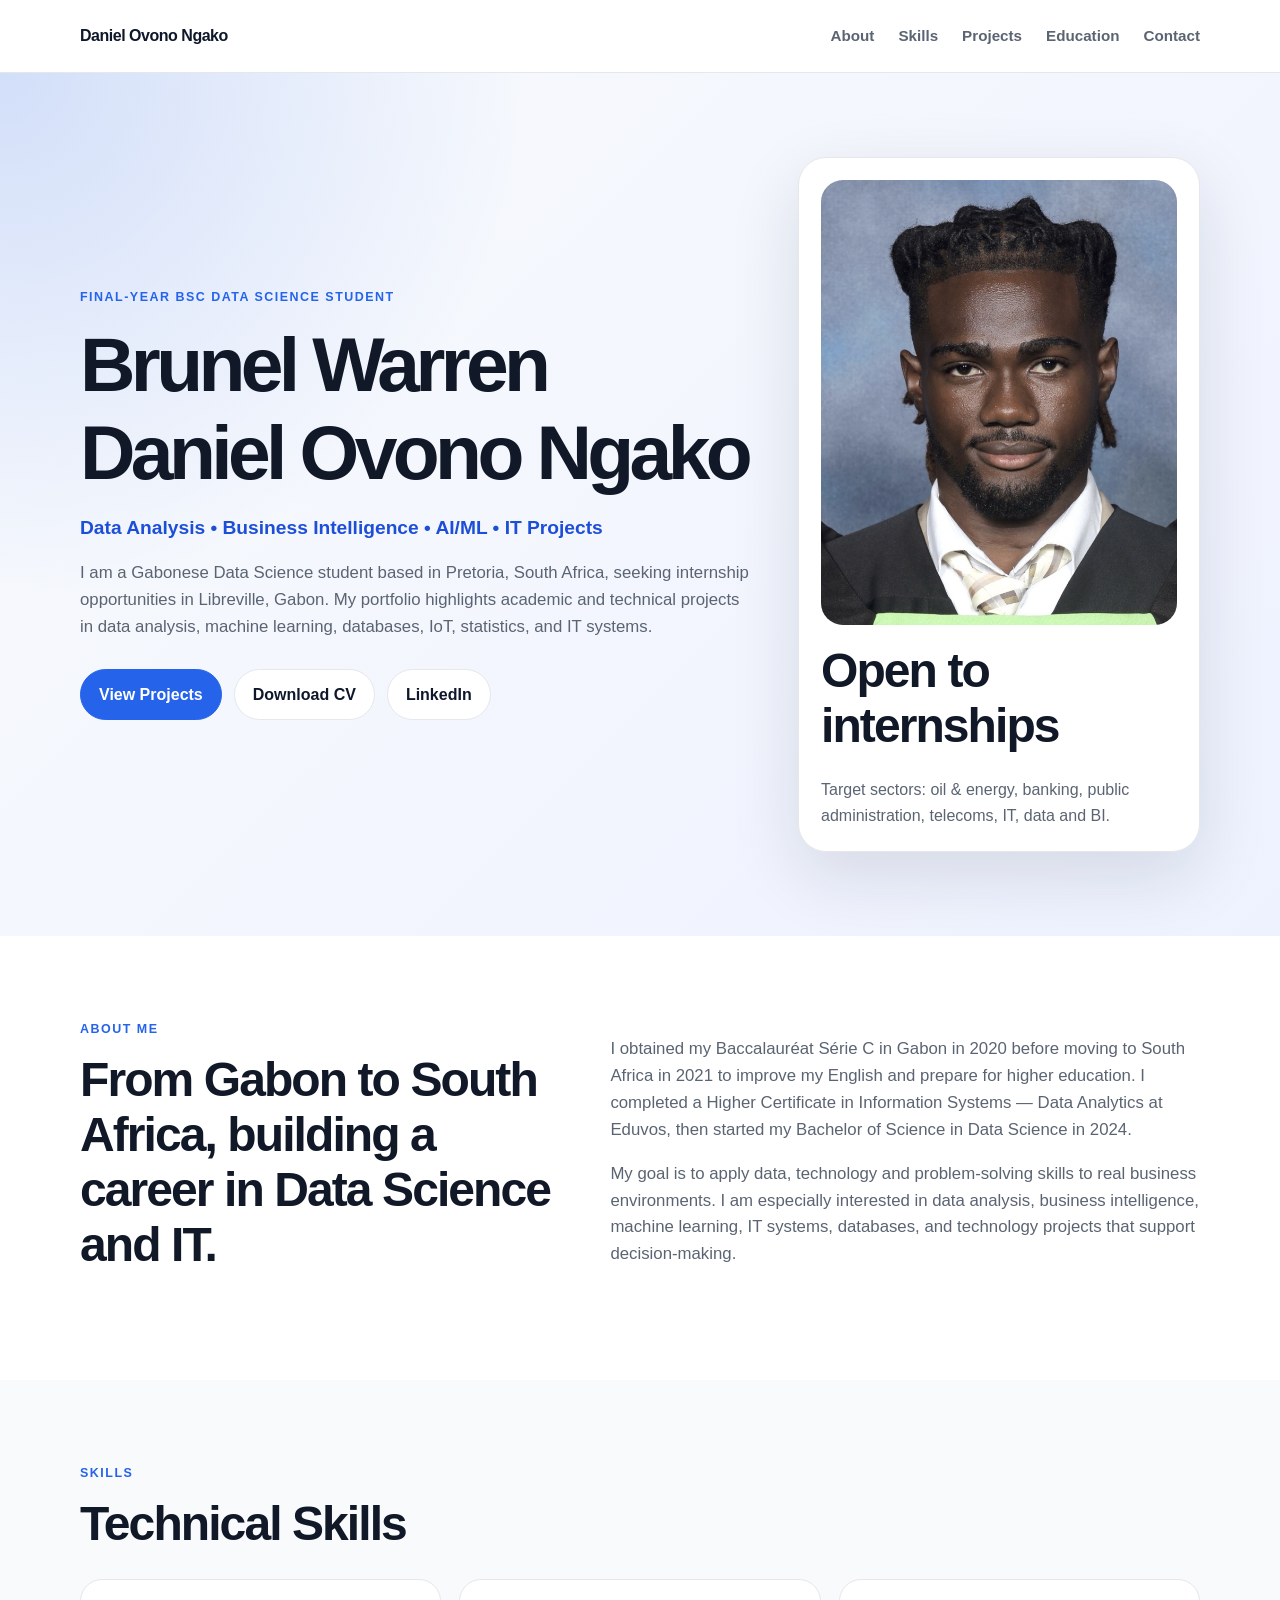
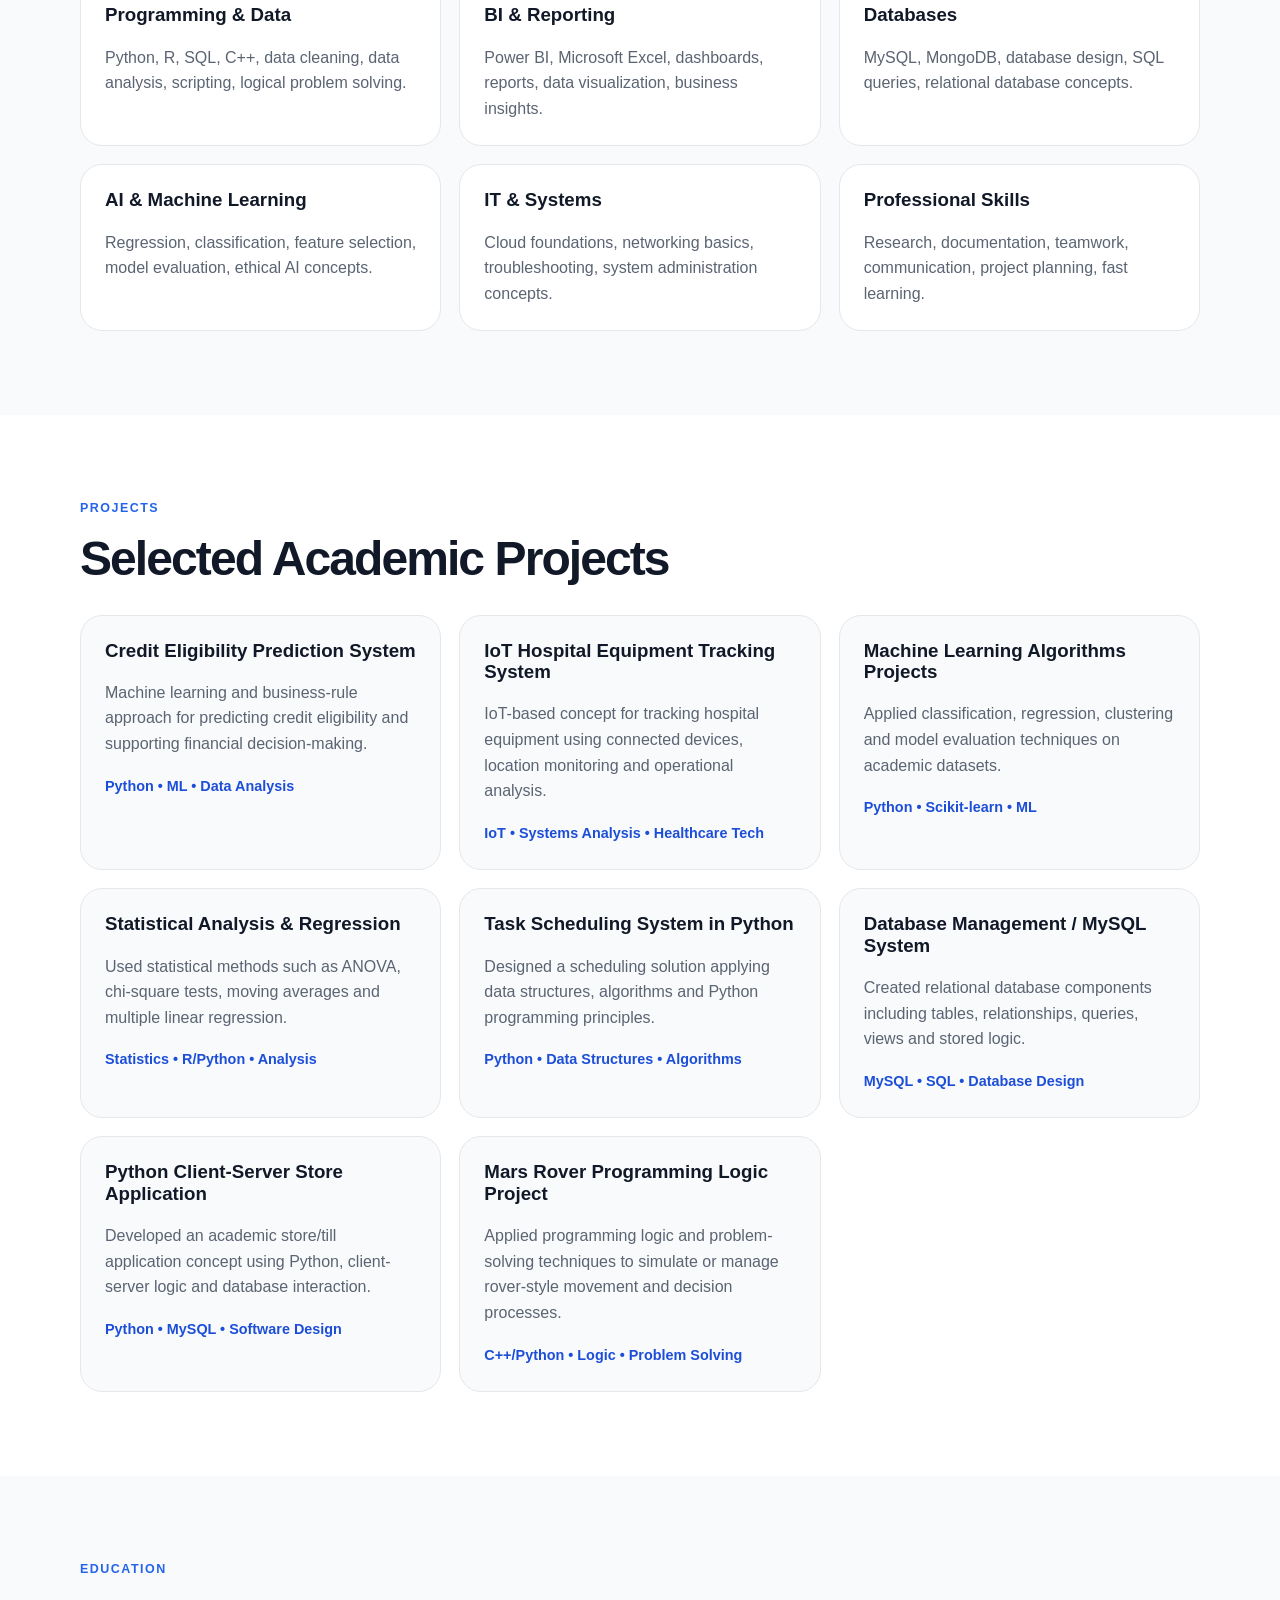
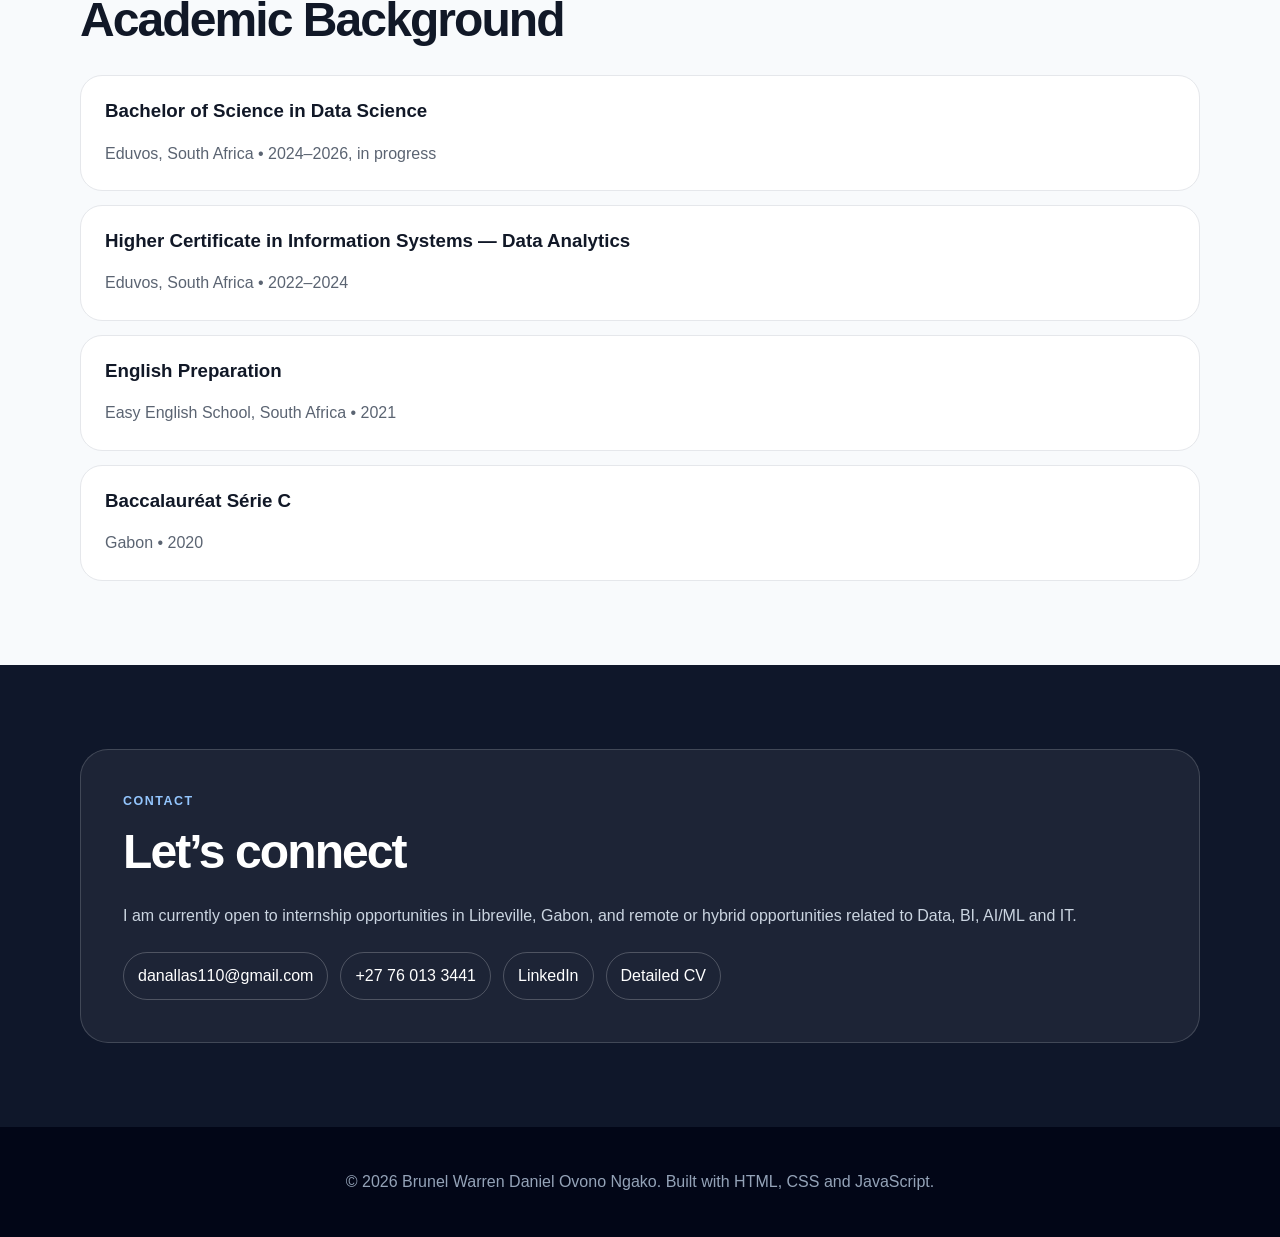
==== commit 08eb4812: "Resolve index.html conflict" ====
--- a/index.html
+++ b/index.html
@@ -10,7 +10,7 @@
 <body>
   <header class="site-header">
     <nav class="nav container">
-      <a class="logo" href="#home">Daniel Ovono</a>
+      <a class="logo" href="#home">Daniel Ovono Ngako</a>
       <button class="nav-toggle" aria-label="Open navigation">☰</button>
       <div class="nav-links">
         <a href="#about">About</a>
@@ -158,7 +158,7 @@
           </div>
           <div class="timeline-item">
             <h3>Higher Certificate in Information Systems — Data Analytics</h3>
-            <p>Eduvos, South Africa • 2022–2023</p>
+            <p>Eduvos, South Africa • 2022–2024</p>
           </div>
           <div class="timeline-item">
             <h3>English Preparation</h3>
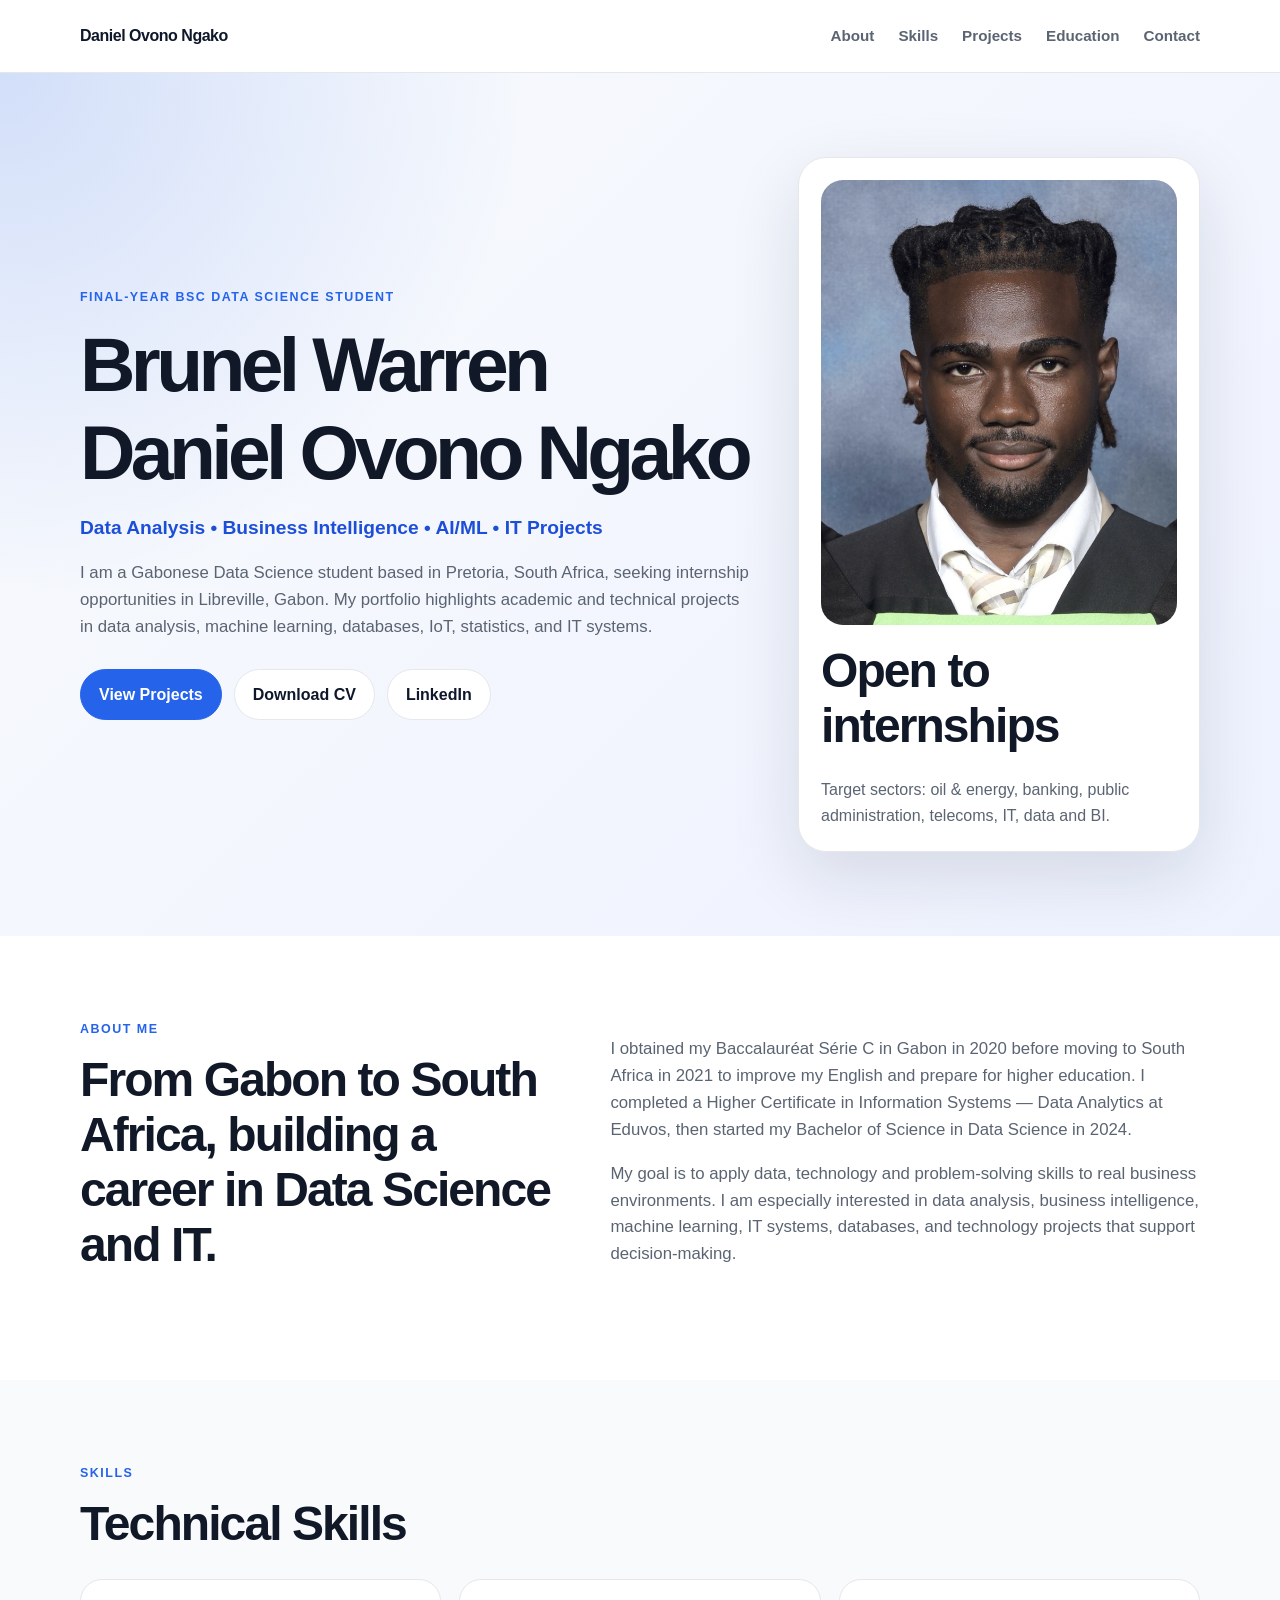
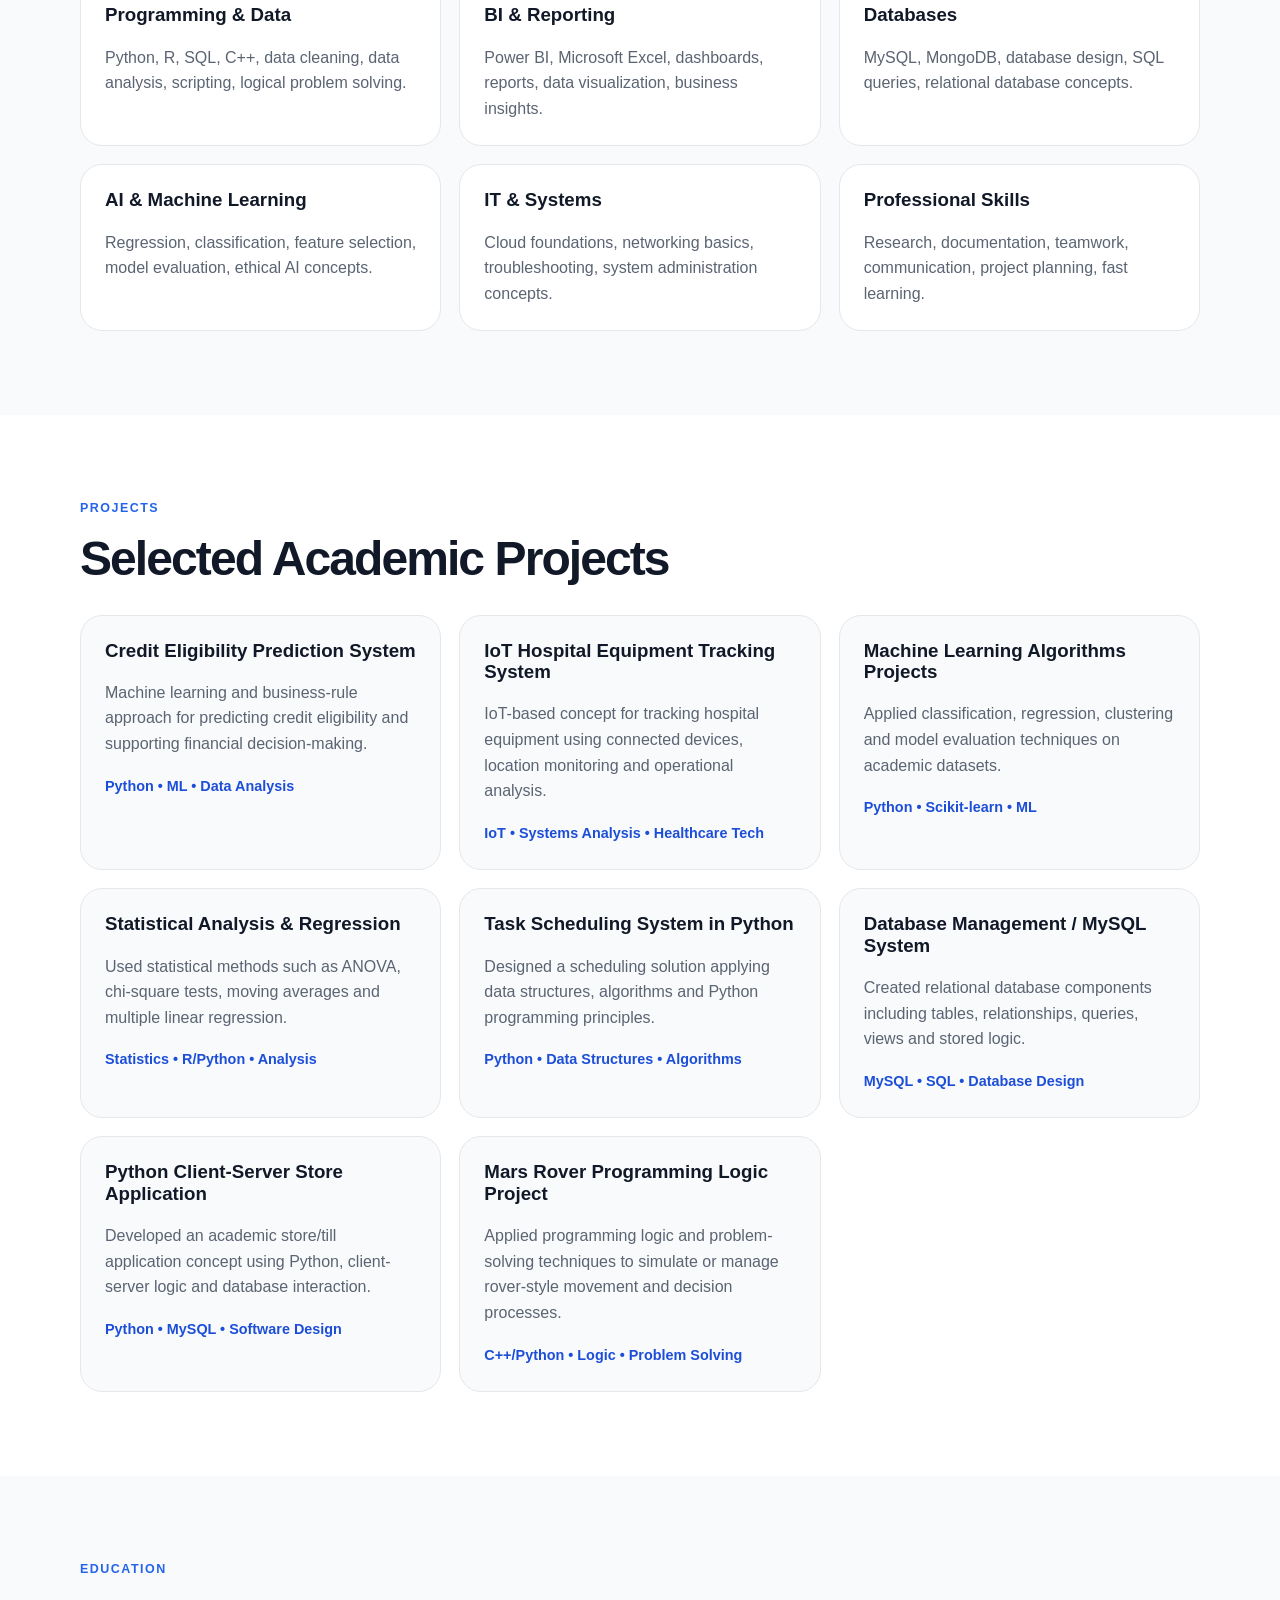
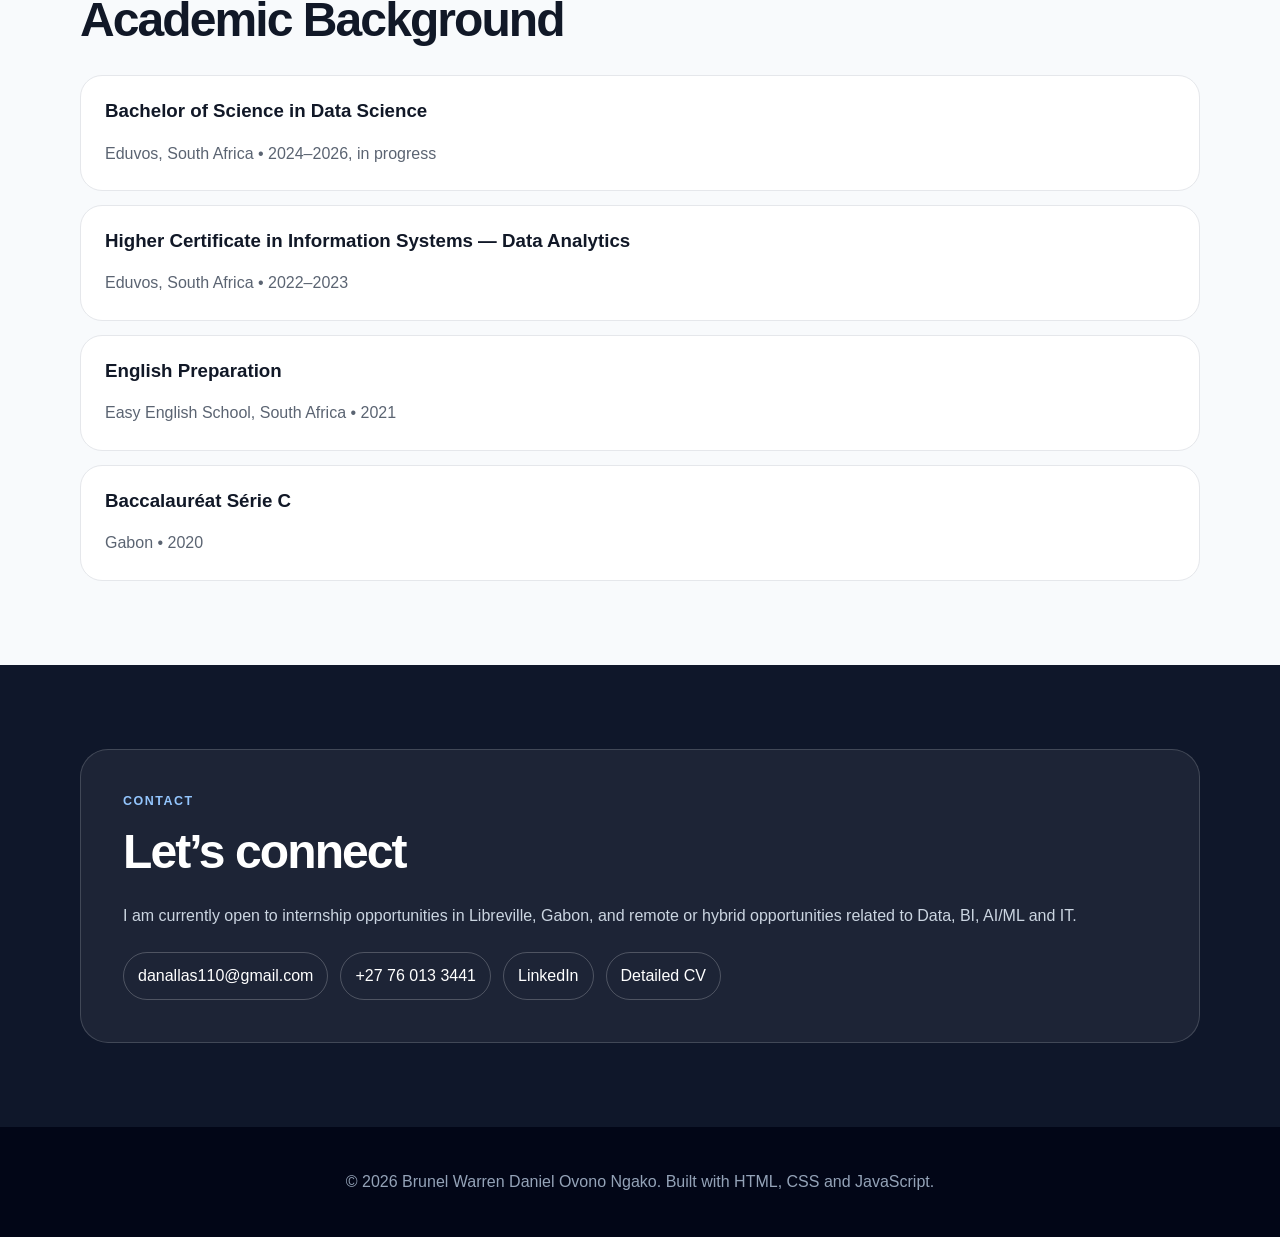
==== commit 400b35c5: "Update Higher Certificate Date" ====
--- a/index.html
+++ b/index.html
@@ -158,7 +158,7 @@
           </div>
           <div class="timeline-item">
             <h3>Higher Certificate in Information Systems — Data Analytics</h3>
-            <p>Eduvos, South Africa • 2022–2024</p>
+            <p>Eduvos, South Africa • 2022–2023</p>
           </div>
           <div class="timeline-item">
             <h3>English Preparation</h3>
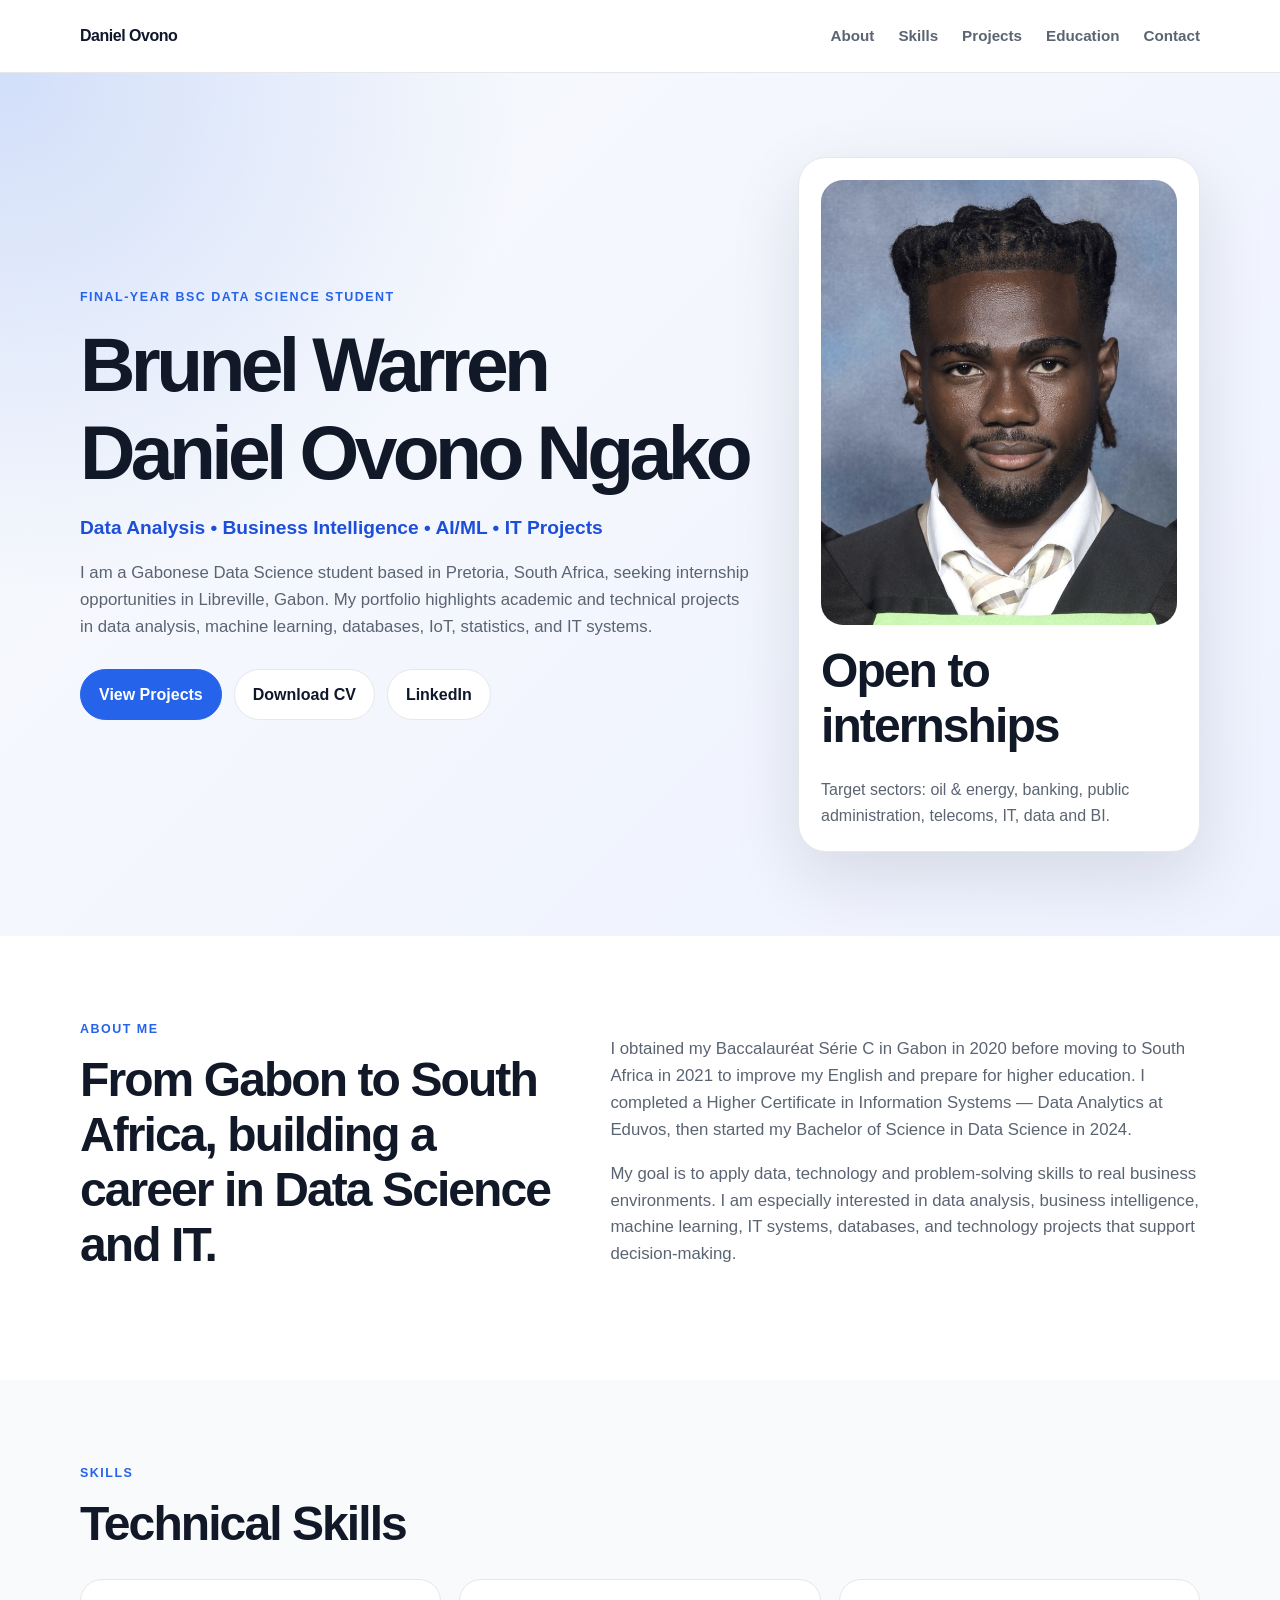
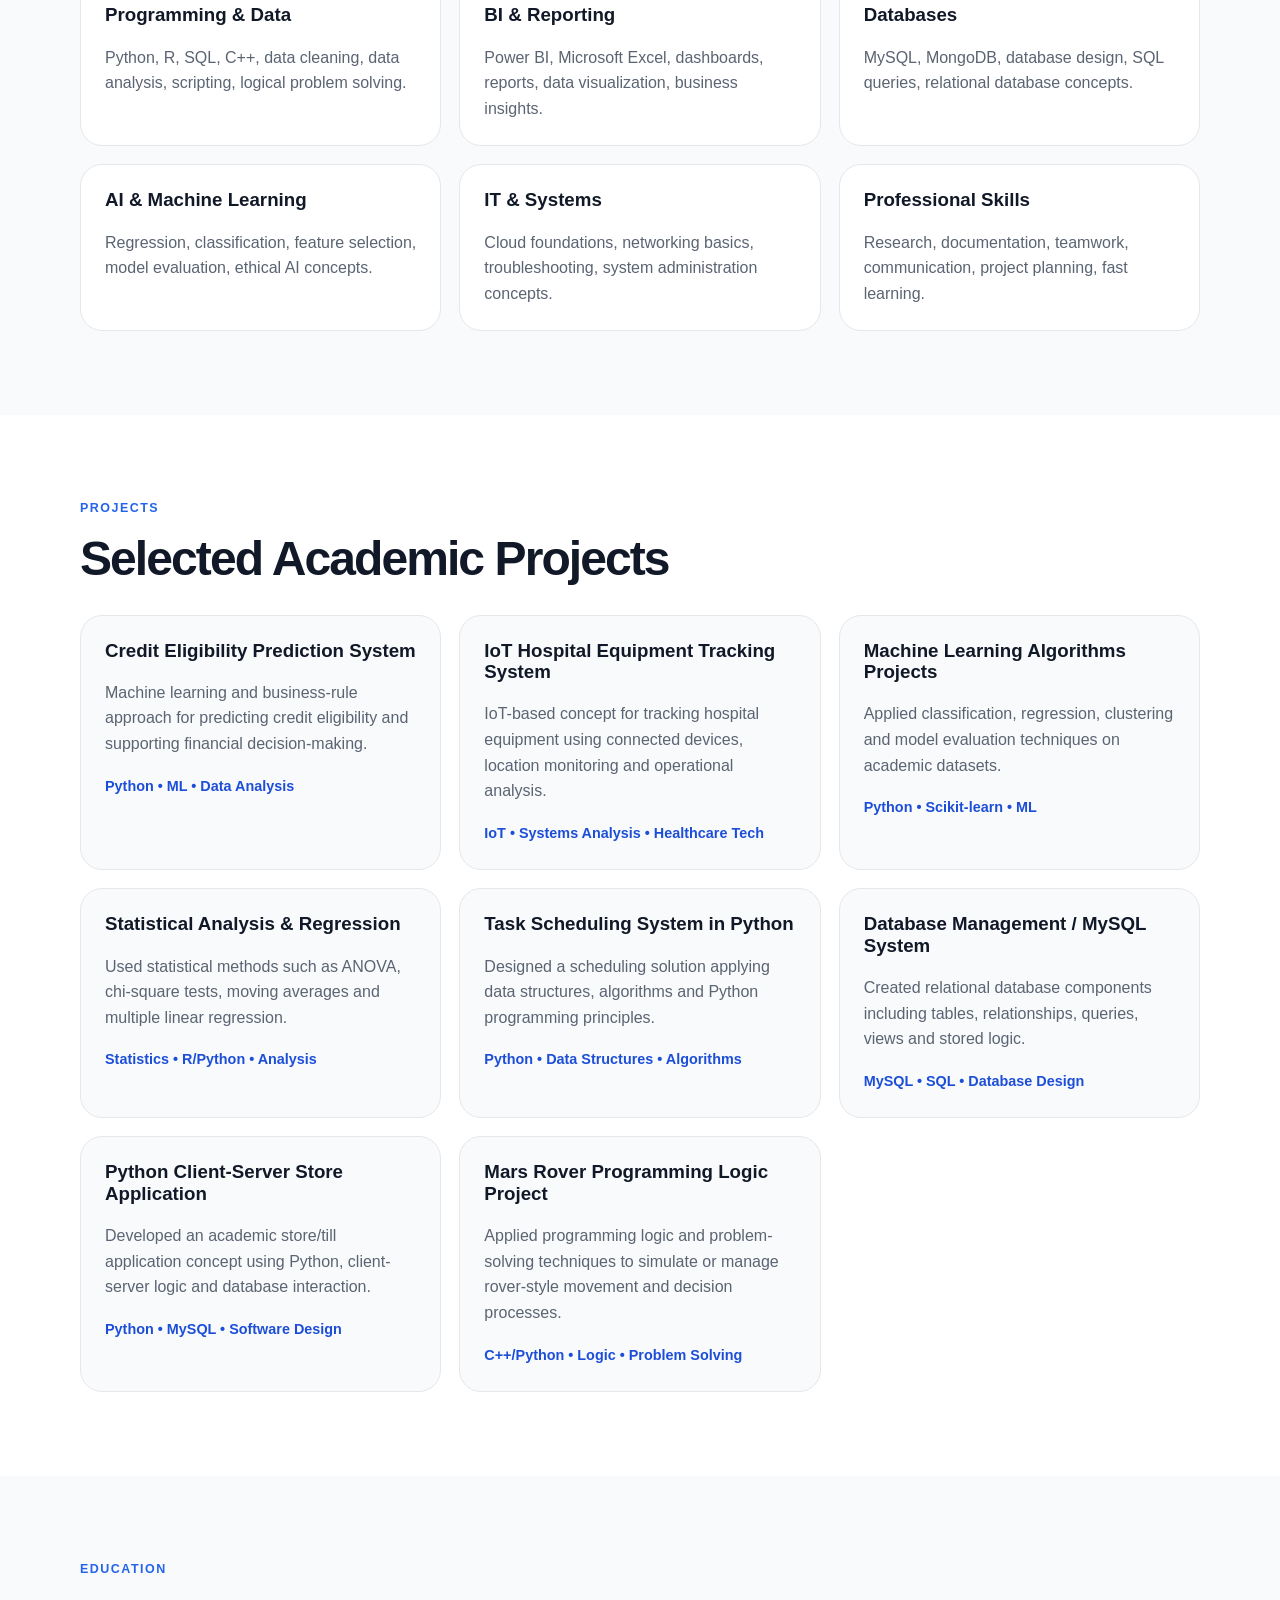
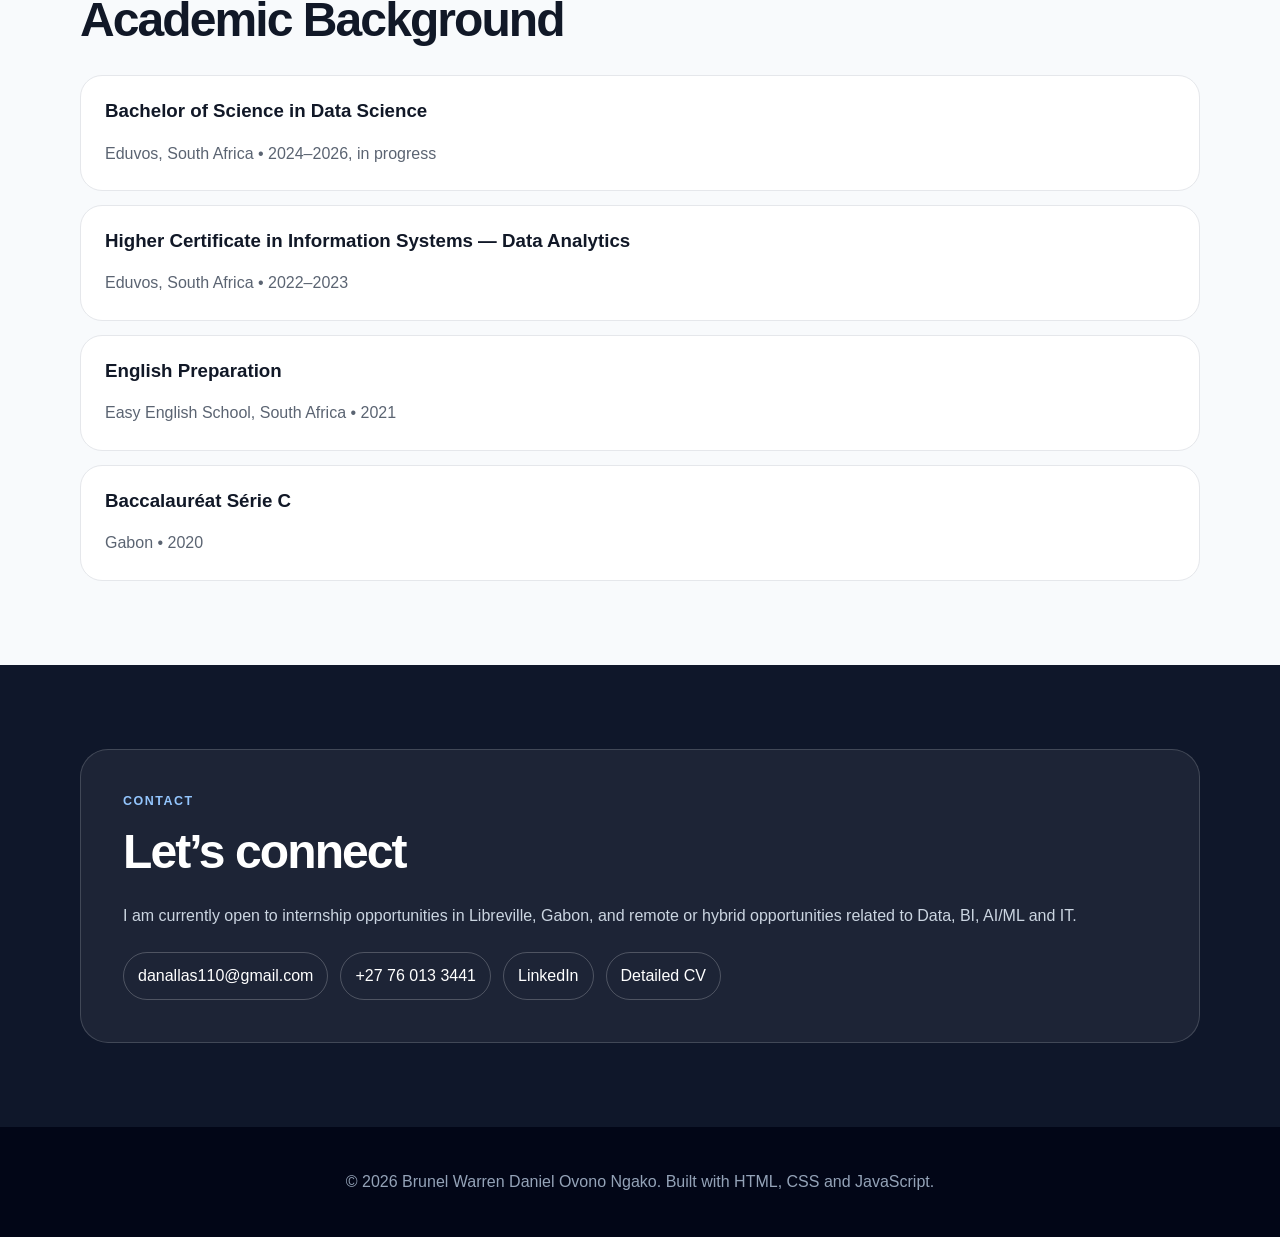
==== commit 83b7532e: "Update Homepage Title" ====
--- a/index.html
+++ b/index.html
@@ -10,7 +10,7 @@
 <body>
   <header class="site-header">
     <nav class="nav container">
-      <a class="logo" href="#home">Daniel Ovono Ngako</a>
+      <a class="logo" href="#home">Daniel Ovono</a>
       <button class="nav-toggle" aria-label="Open navigation">☰</button>
       <div class="nav-links">
         <a href="#about">About</a>
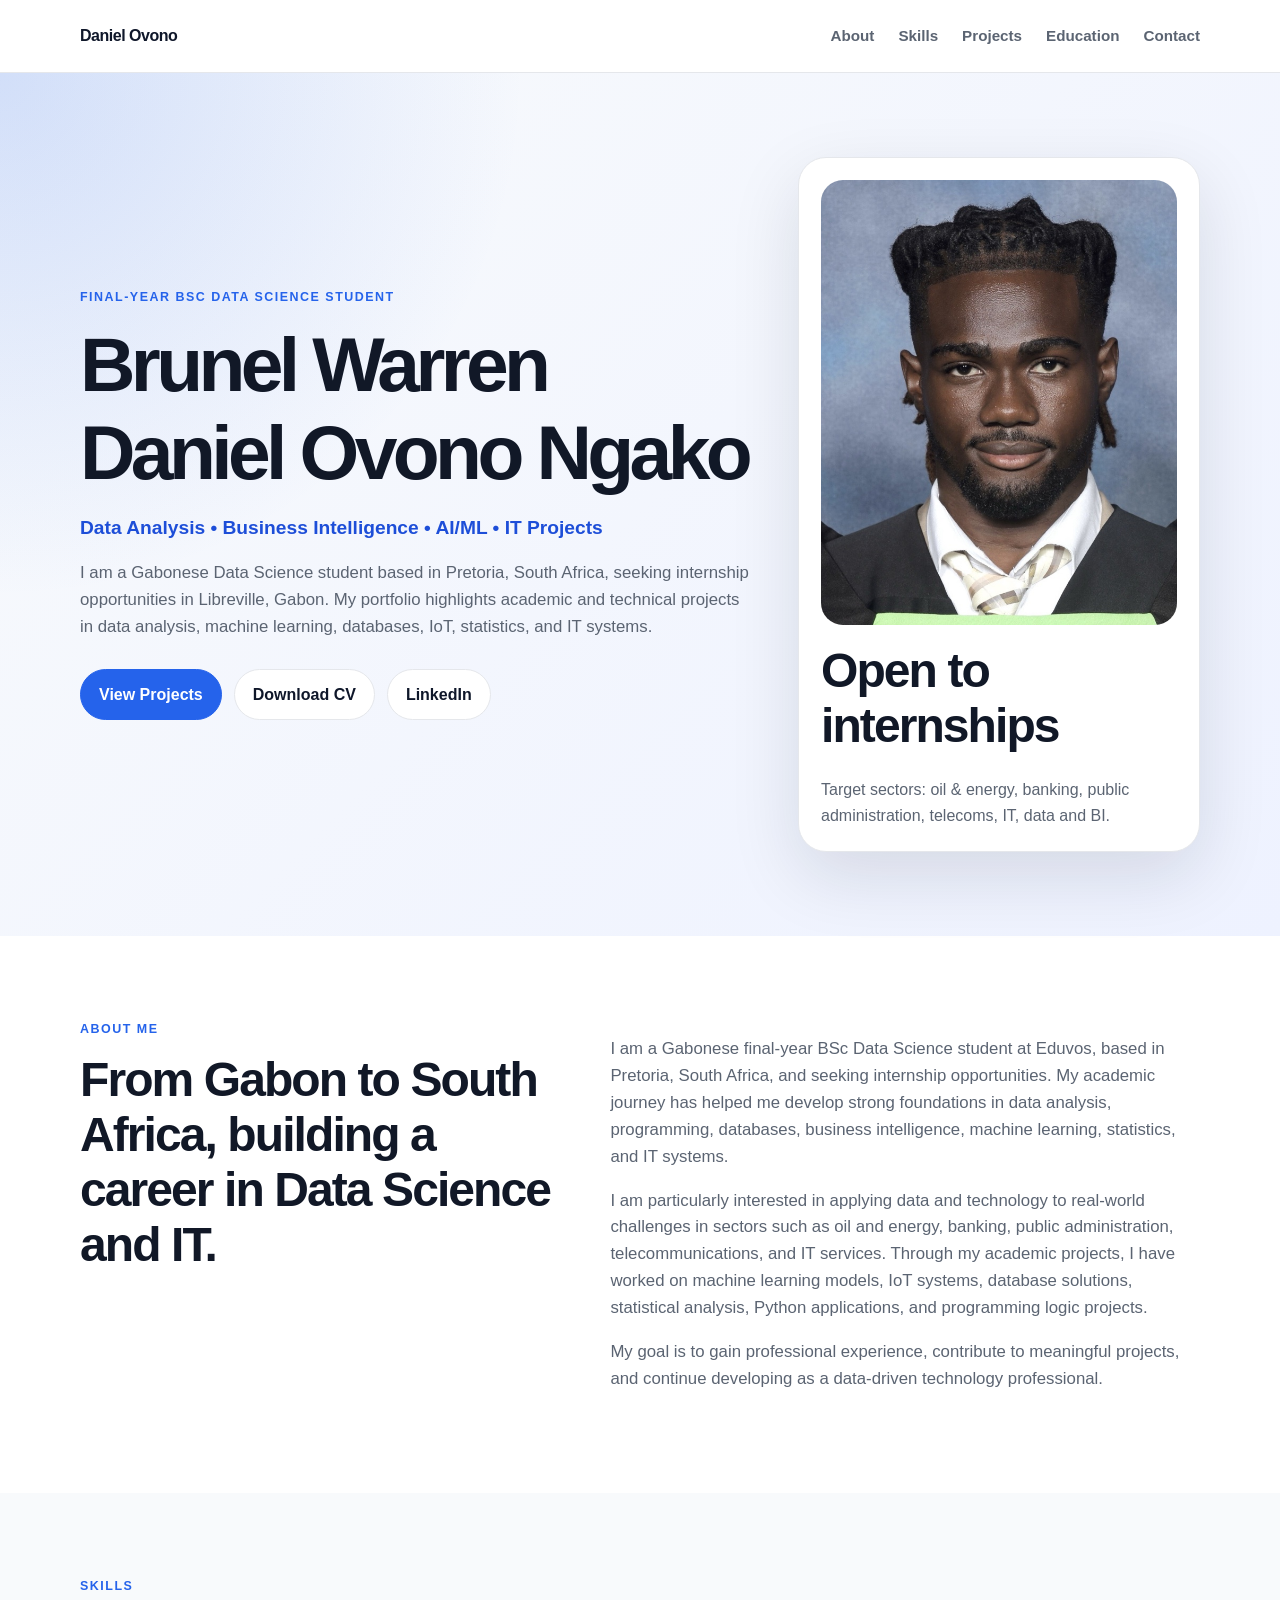
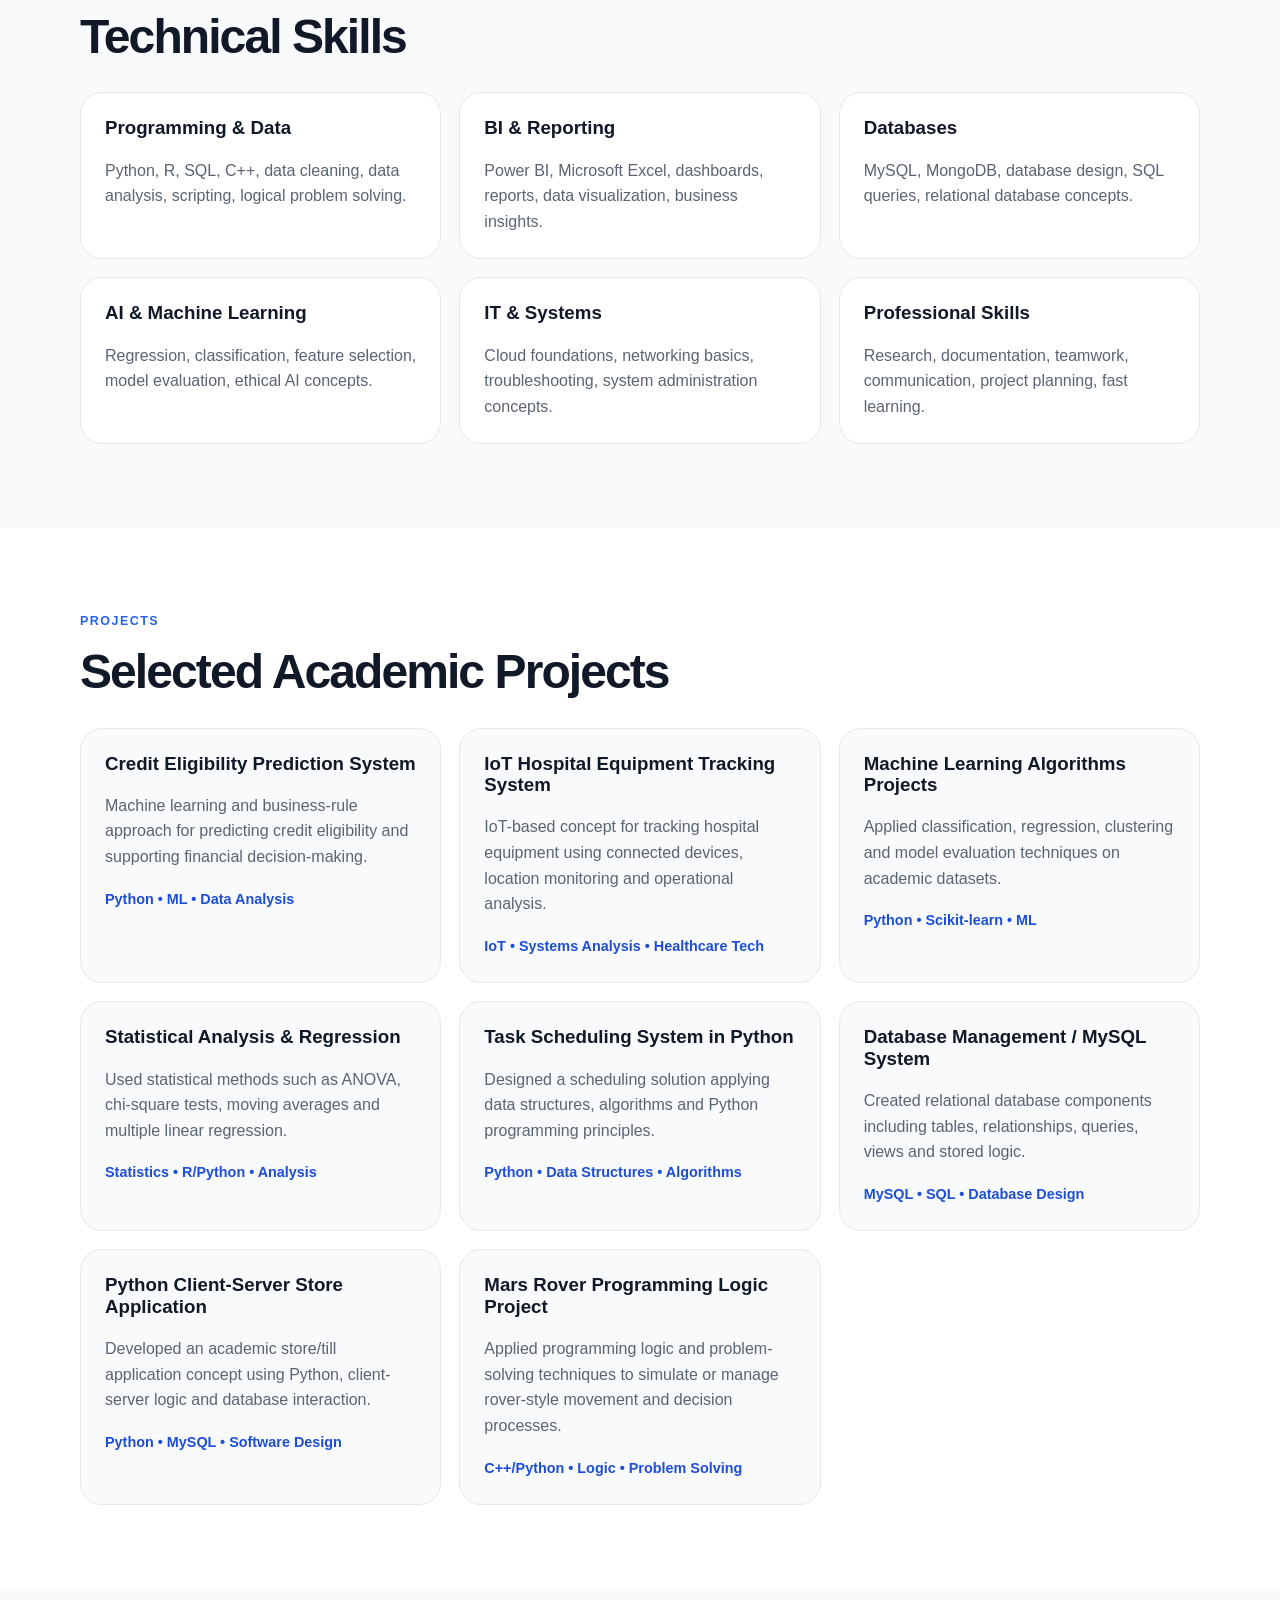
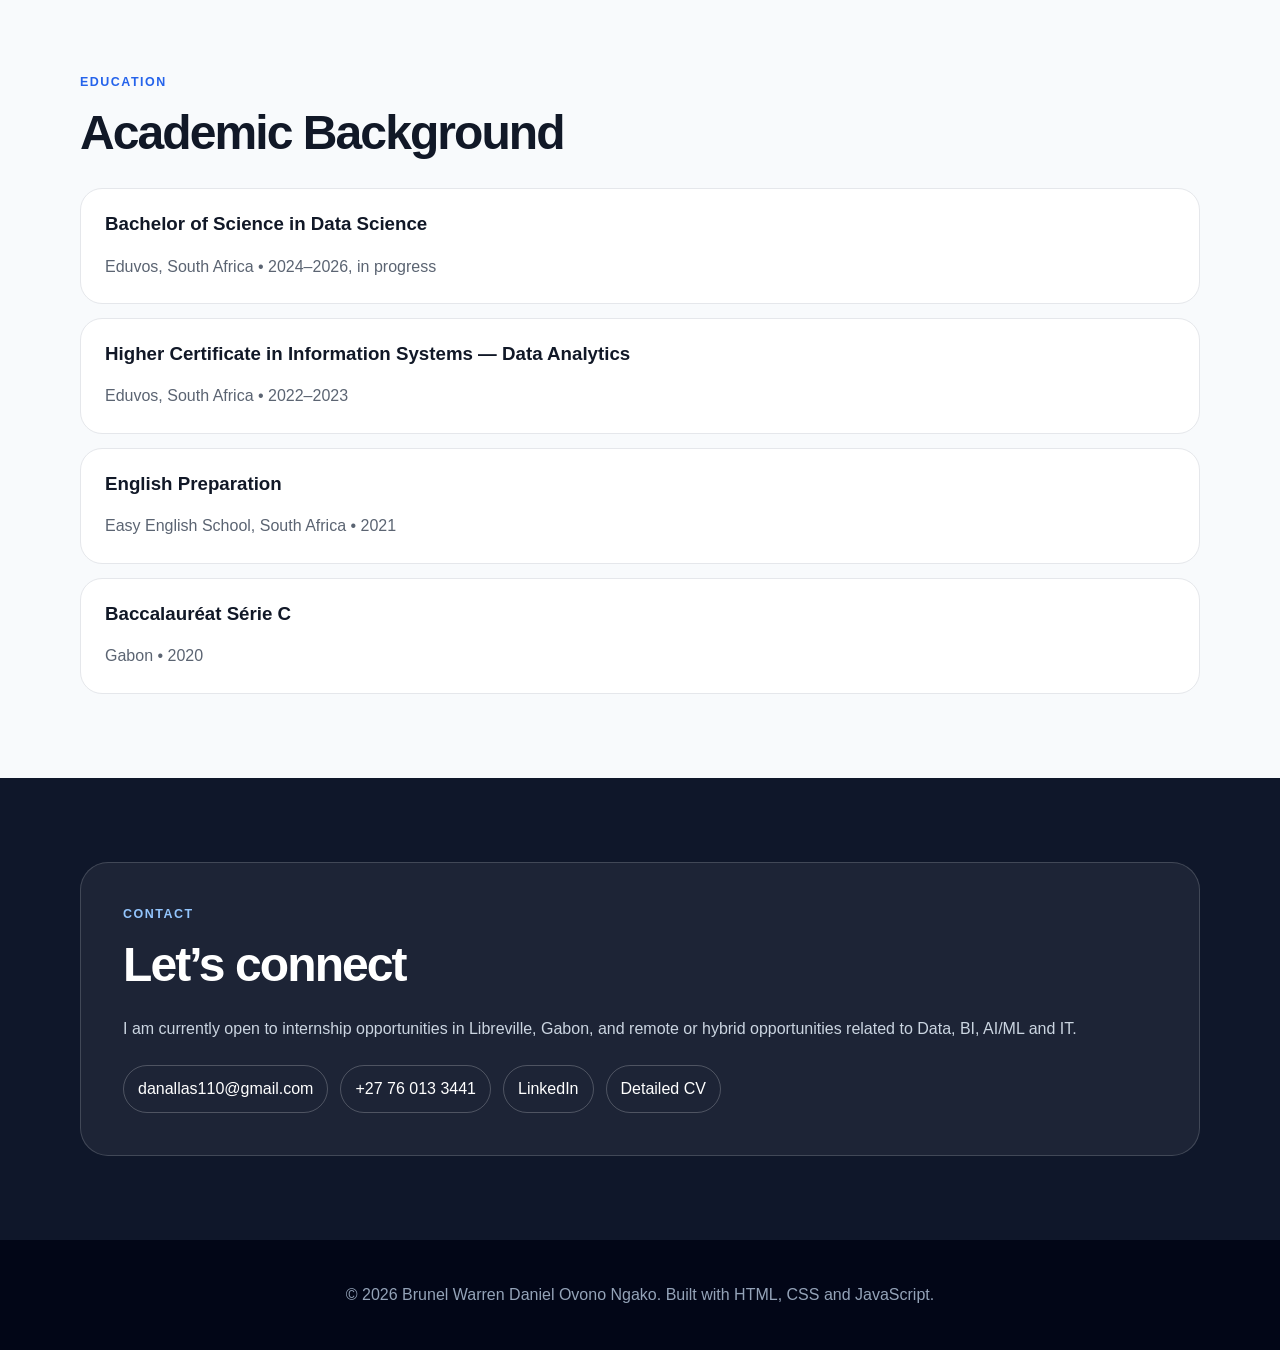
==== commit 5bd8fd7c: "Improve About Section" ====
--- a/index.html
+++ b/index.html
@@ -56,11 +56,14 @@
         </div>
         <div class="text-block">
           <p>
-            I obtained my Baccalauréat Série C in Gabon in 2020 before moving to South Africa in 2021 to improve my English and prepare for higher education. I completed a Higher Certificate in Information Systems — Data Analytics at Eduvos, then started my Bachelor of Science in Data Science in 2024.
+            I am a Gabonese final-year BSc Data Science student at Eduvos, based in Pretoria, South Africa, and seeking internship opportunities. My academic journey has helped me develop strong foundations in data analysis, programming, databases, business intelligence, machine learning, statistics, and IT systems.
           </p>
           <p>
-            My goal is to apply data, technology and problem-solving skills to real business environments. I am especially interested in data analysis, business intelligence, machine learning, IT systems, databases, and technology projects that support decision-making.
+            I am particularly interested in applying data and technology to real-world challenges in sectors such as oil and energy, banking, public administration, telecommunications, and IT services. Through my academic projects, I have worked on machine learning models, IoT systems, database solutions, statistical analysis, Python applications, and programming logic projects.
           </p>
+          <p>
+            My goal is to gain professional experience, contribute to meaningful projects, and continue developing as a data-driven technology professional.
+          </p>  
         </div>
       </div>
     </section>
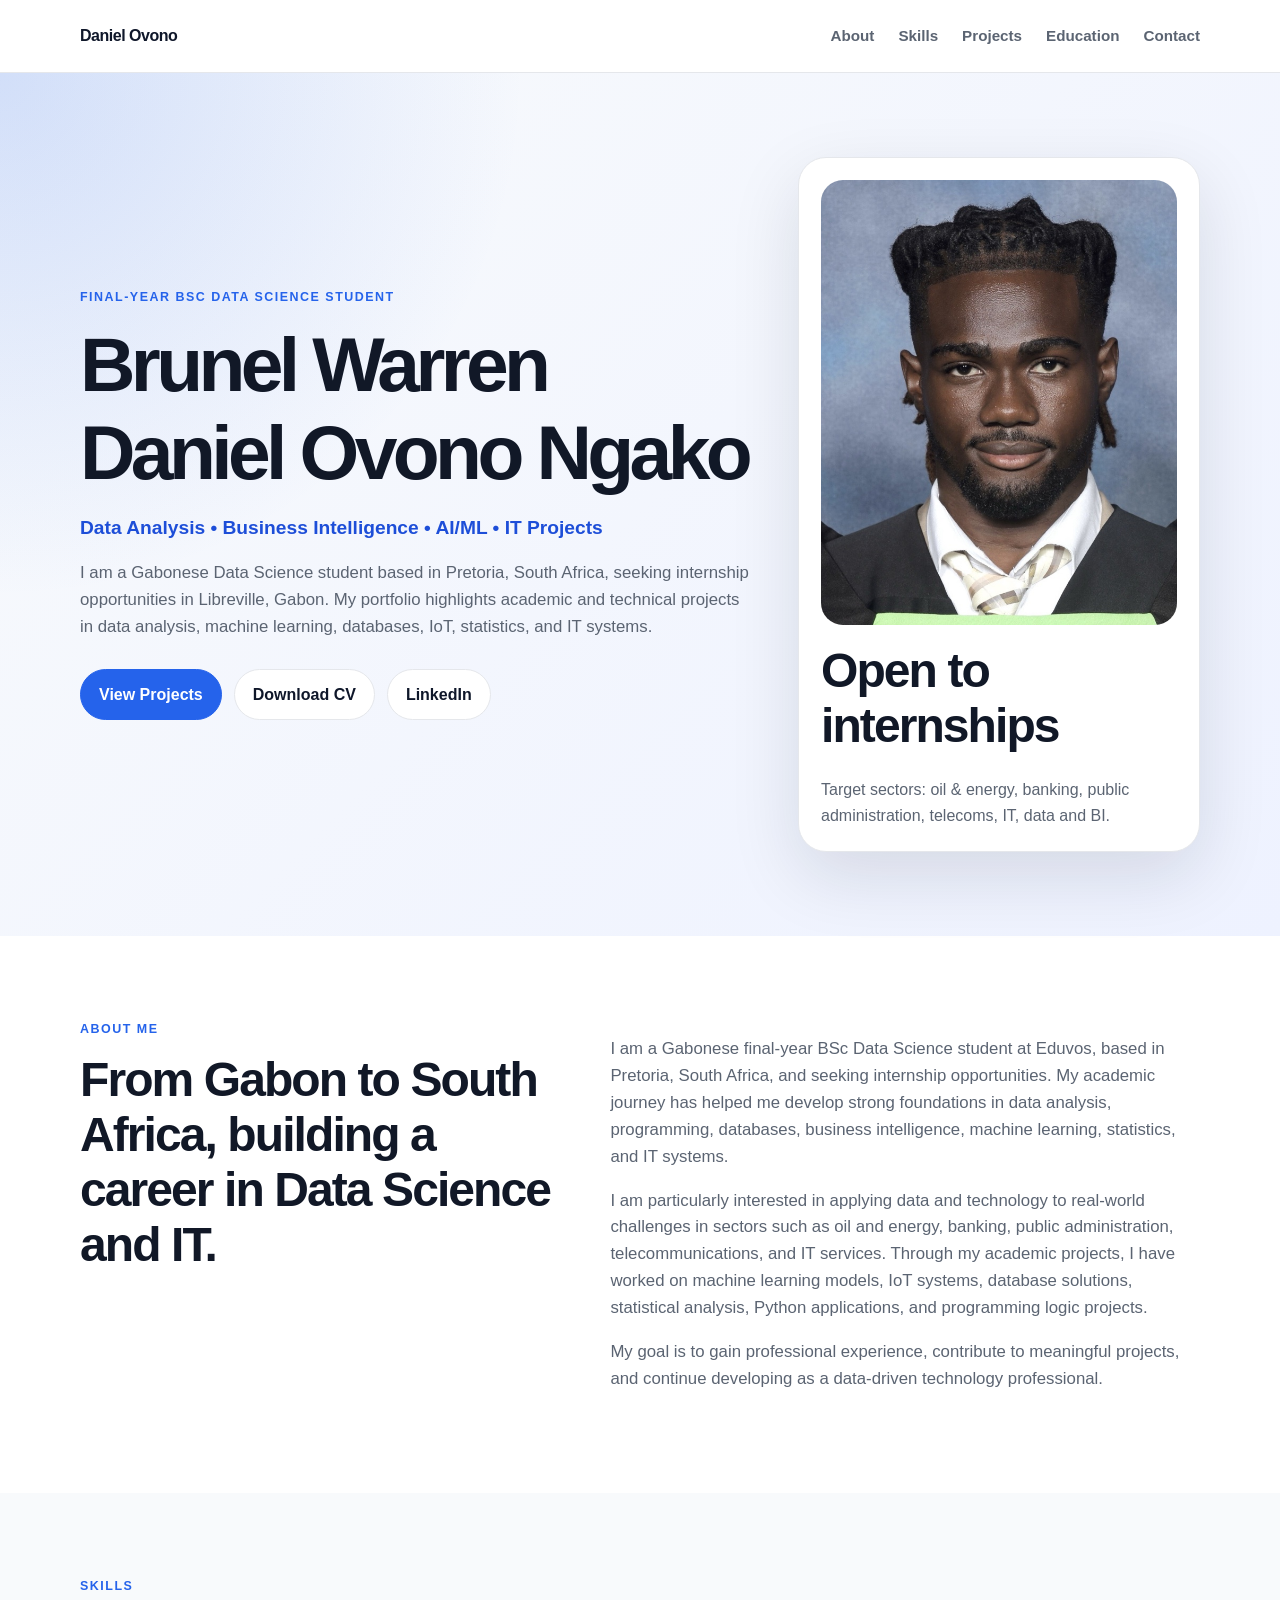
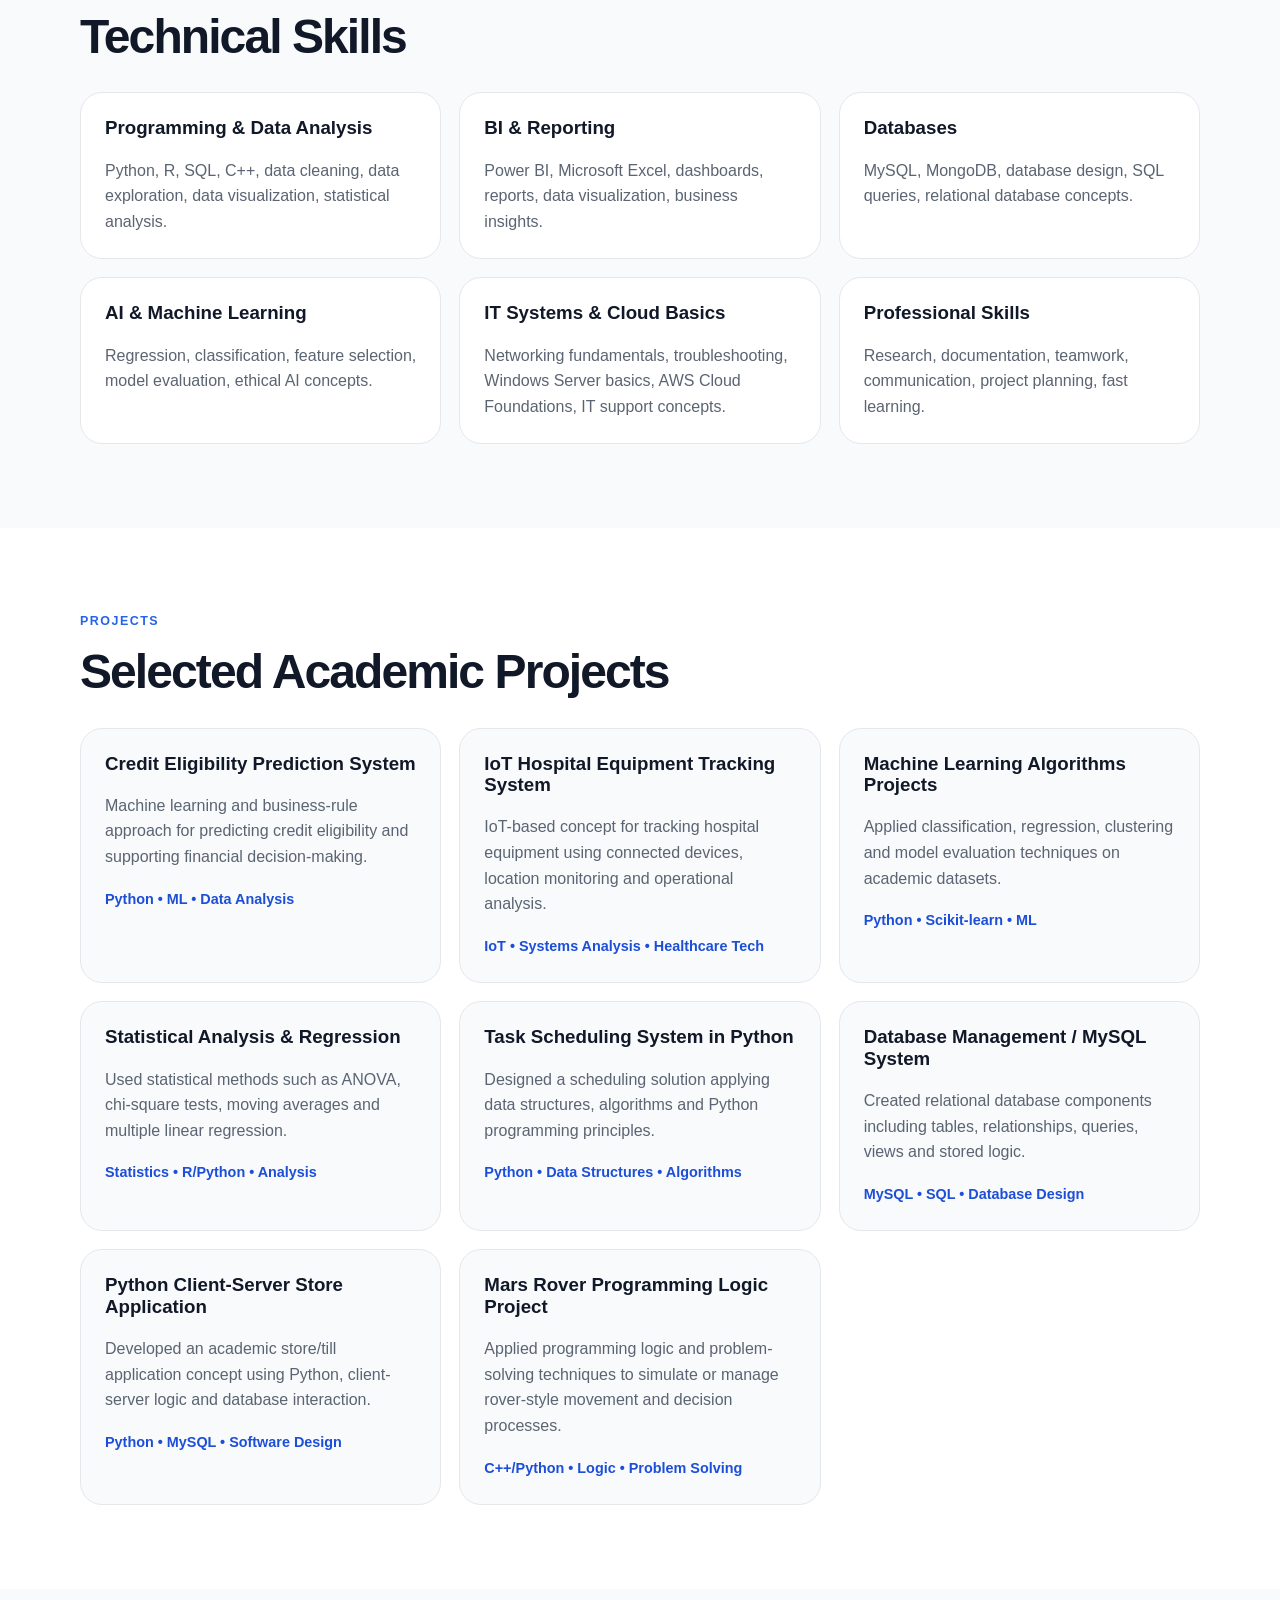
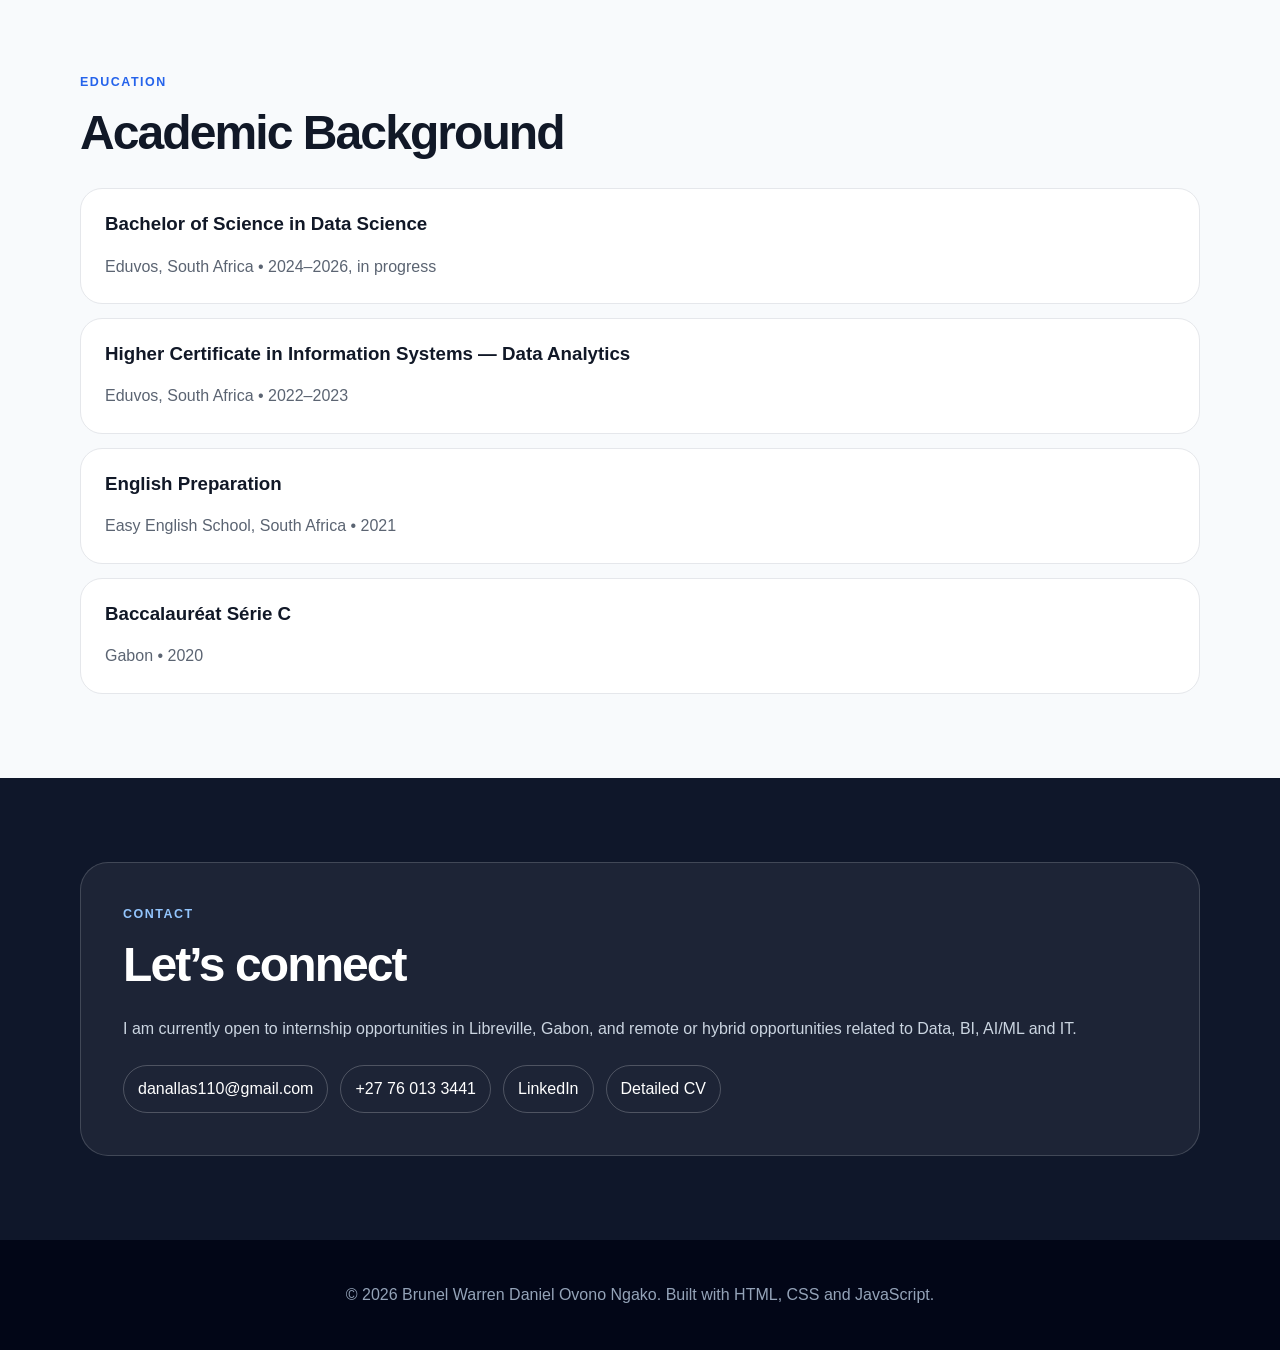
==== commit f3ffcef8: "Improve Skills Section" ====
--- a/index.html
+++ b/index.html
@@ -74,8 +74,8 @@
         <h2>Technical Skills</h2>
         <div class="skills-grid">
           <div class="skill-card">
-            <h3>Programming & Data</h3>
-            <p>Python, R, SQL, C++, data cleaning, data analysis, scripting, logical problem solving.</p>
+            <h3>Programming & Data Analysis</h3>
+            <p>Python, R, SQL, C++, data cleaning, data exploration, data visualization, statistical analysis.</p>
           </div>
           <div class="skill-card">
             <h3>BI & Reporting</h3>
@@ -90,8 +90,8 @@
             <p>Regression, classification, feature selection, model evaluation, ethical AI concepts.</p>
           </div>
           <div class="skill-card">
-            <h3>IT & Systems</h3>
-            <p>Cloud foundations, networking basics, troubleshooting, system administration concepts.</p>
+            <h3>IT Systems & Cloud Basics</h3>
+            <p>Networking fundamentals, troubleshooting, Windows Server basics, AWS Cloud Foundations, IT support concepts.</p>
           </div>
           <div class="skill-card">
             <h3>Professional Skills</h3>
